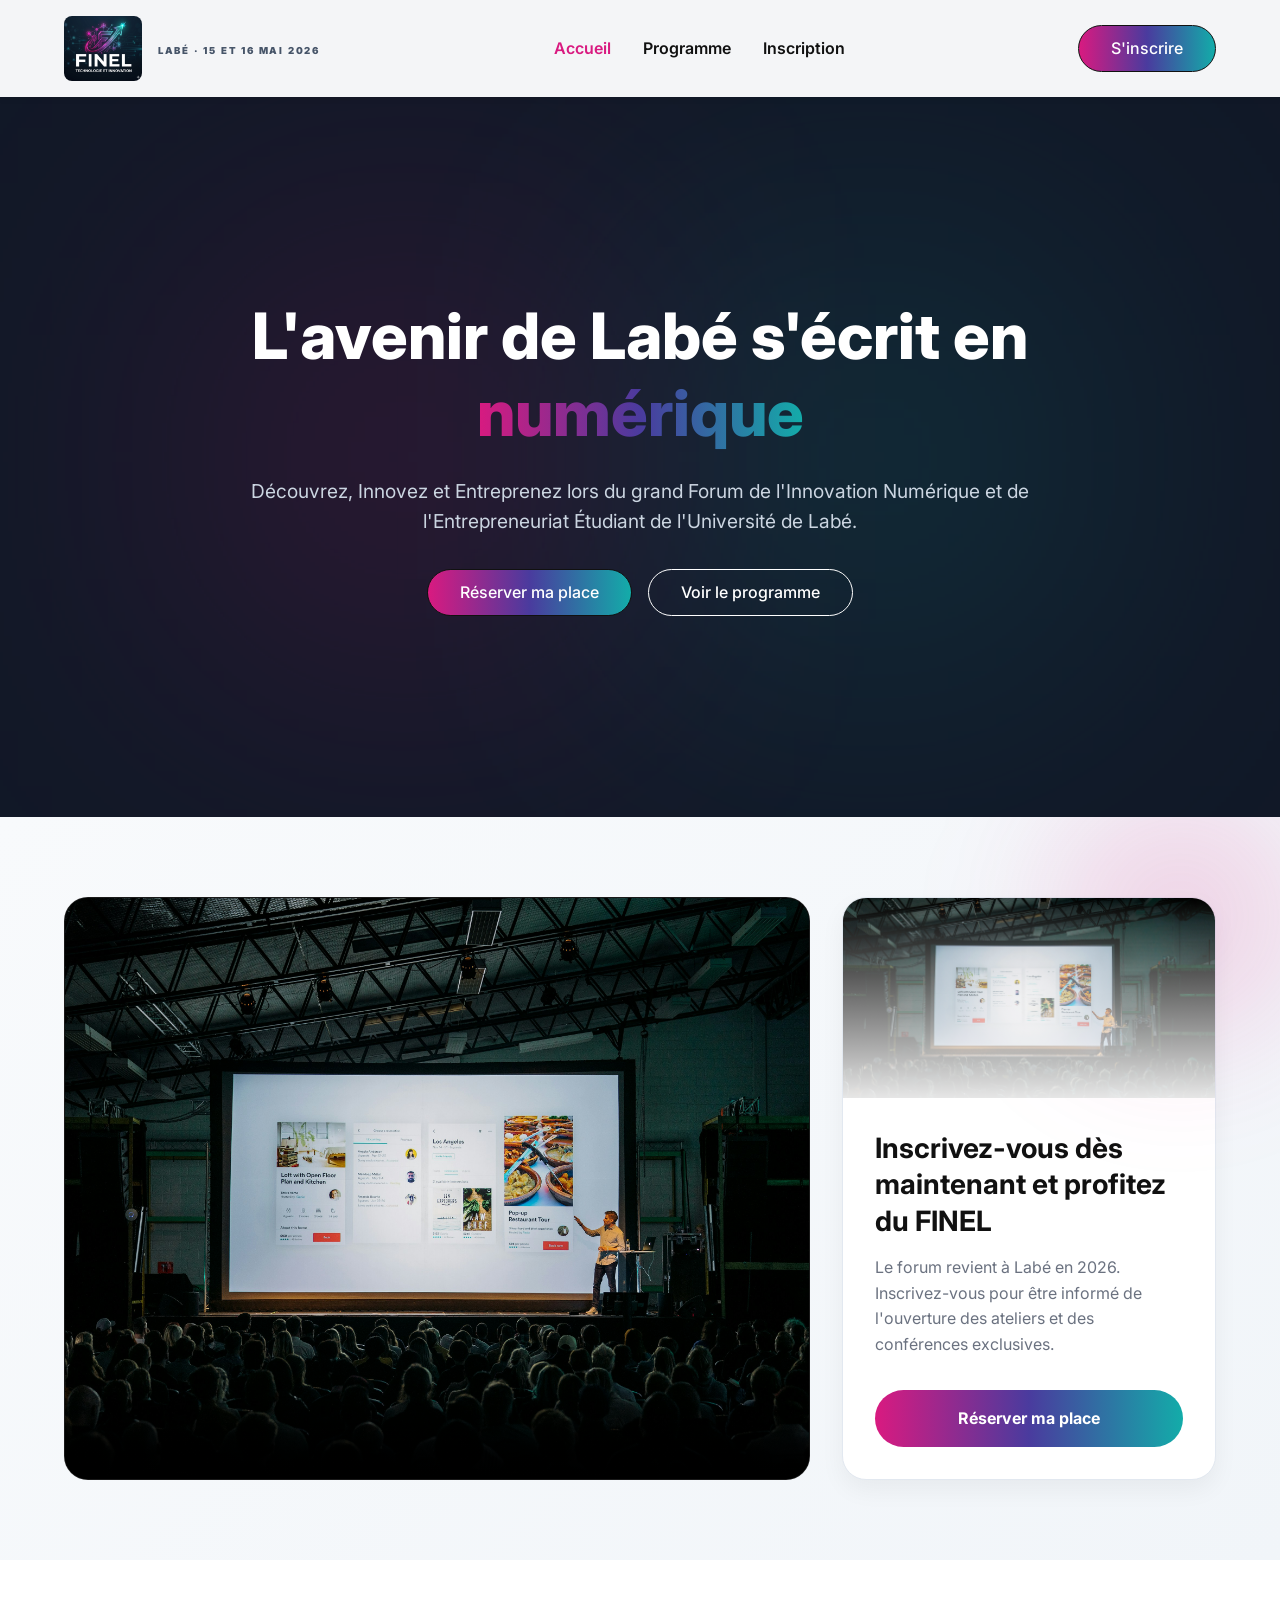
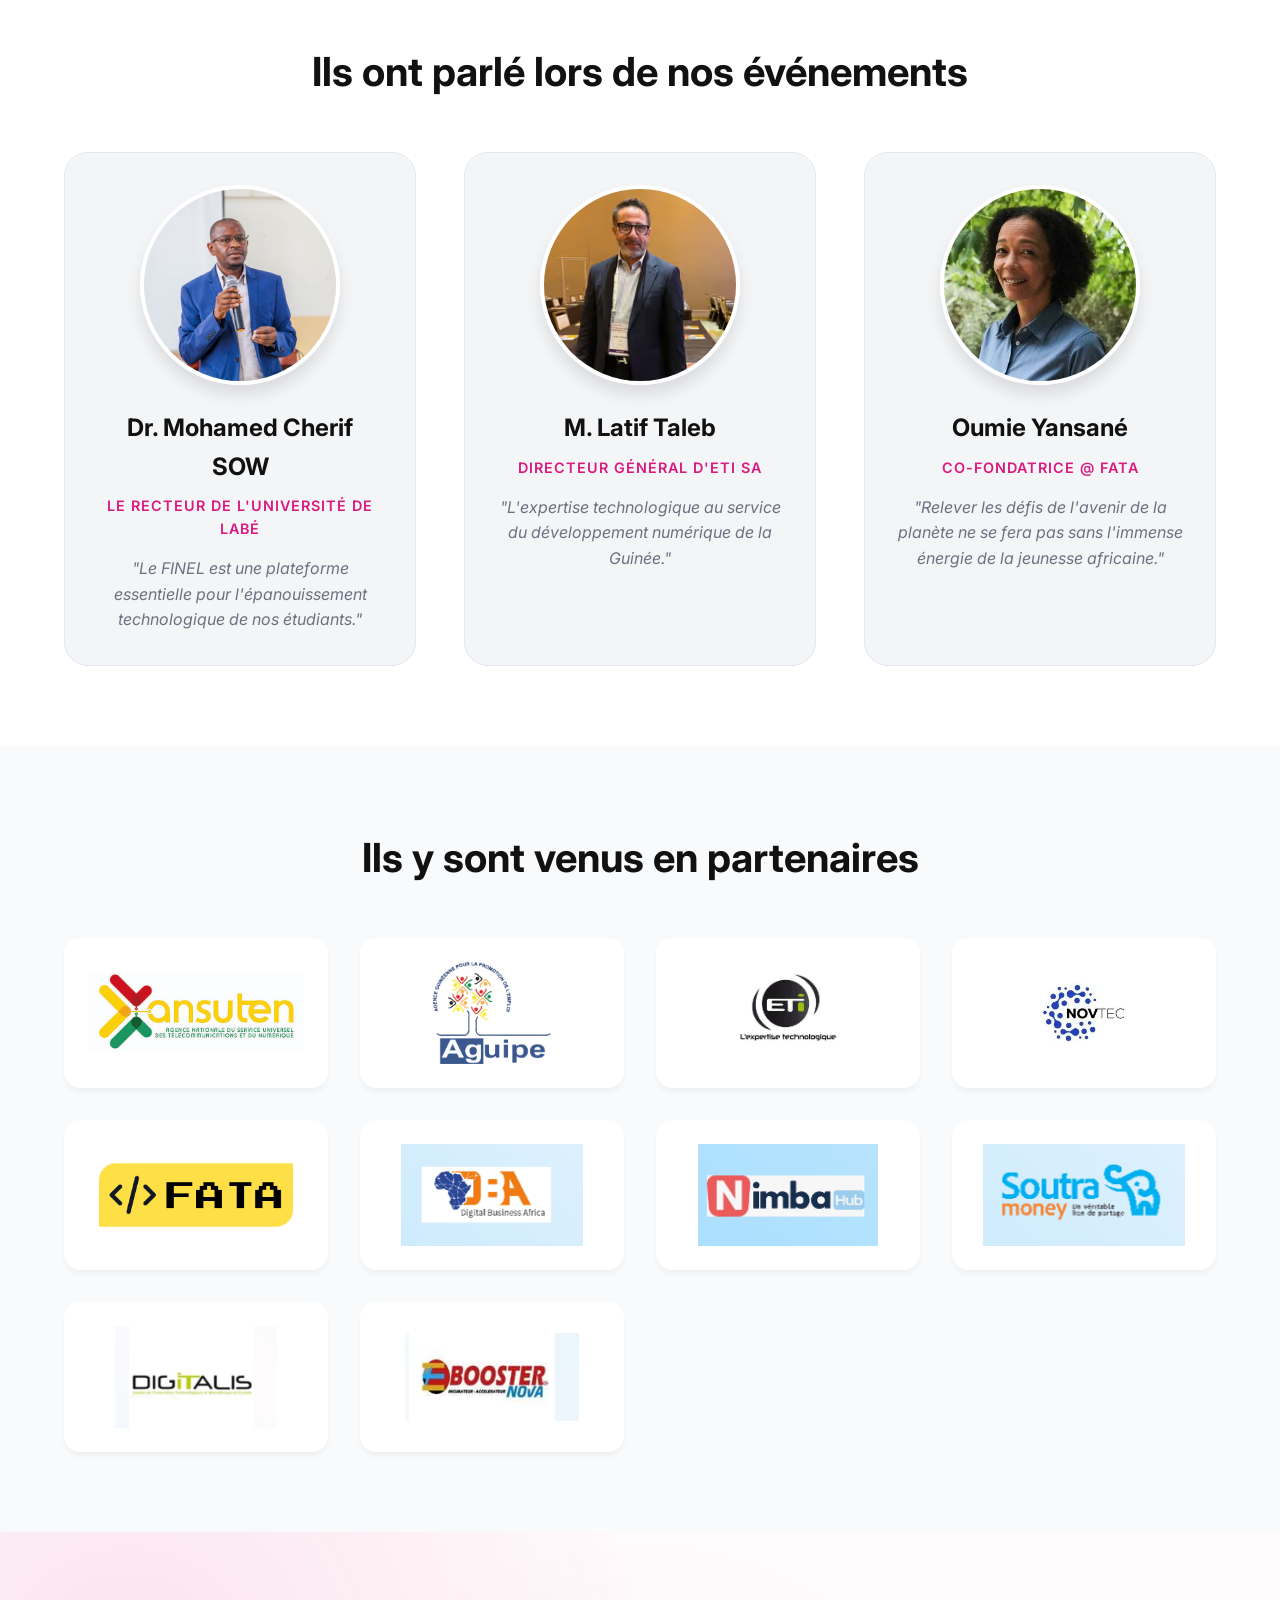
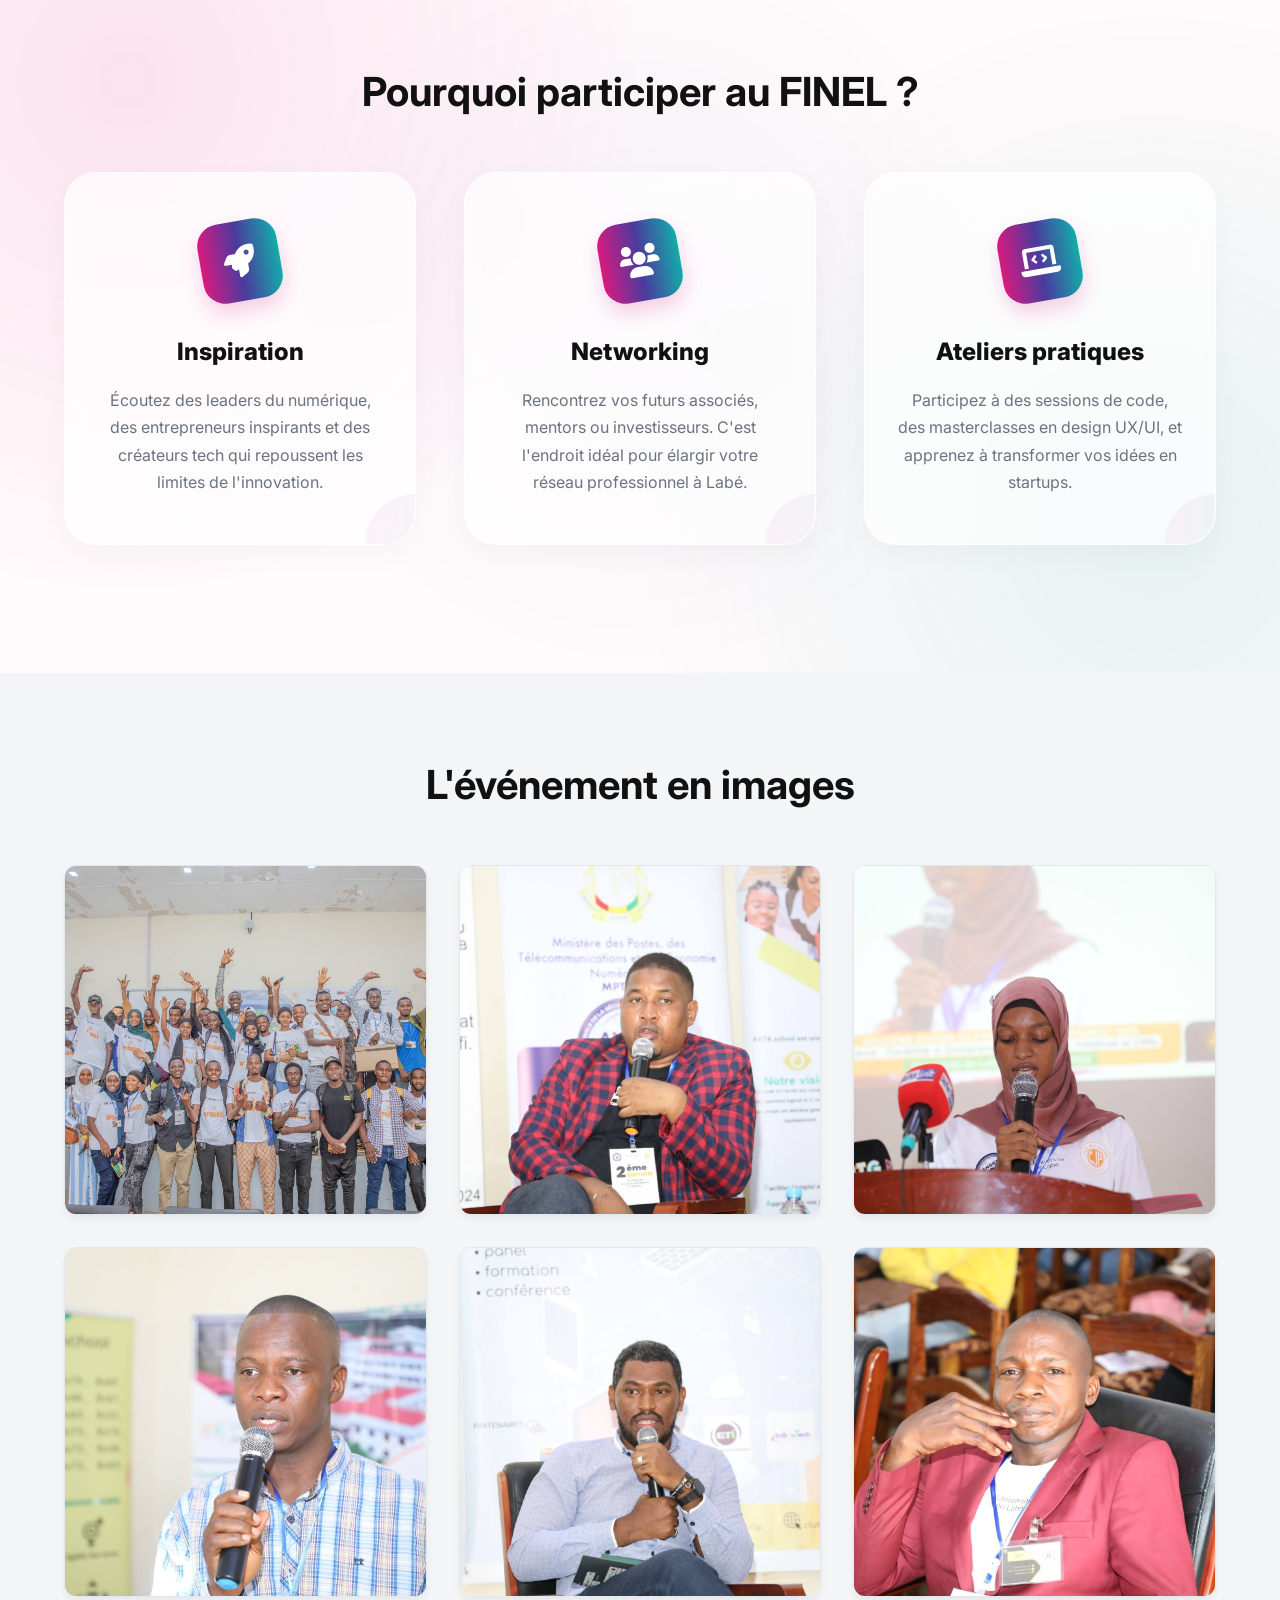
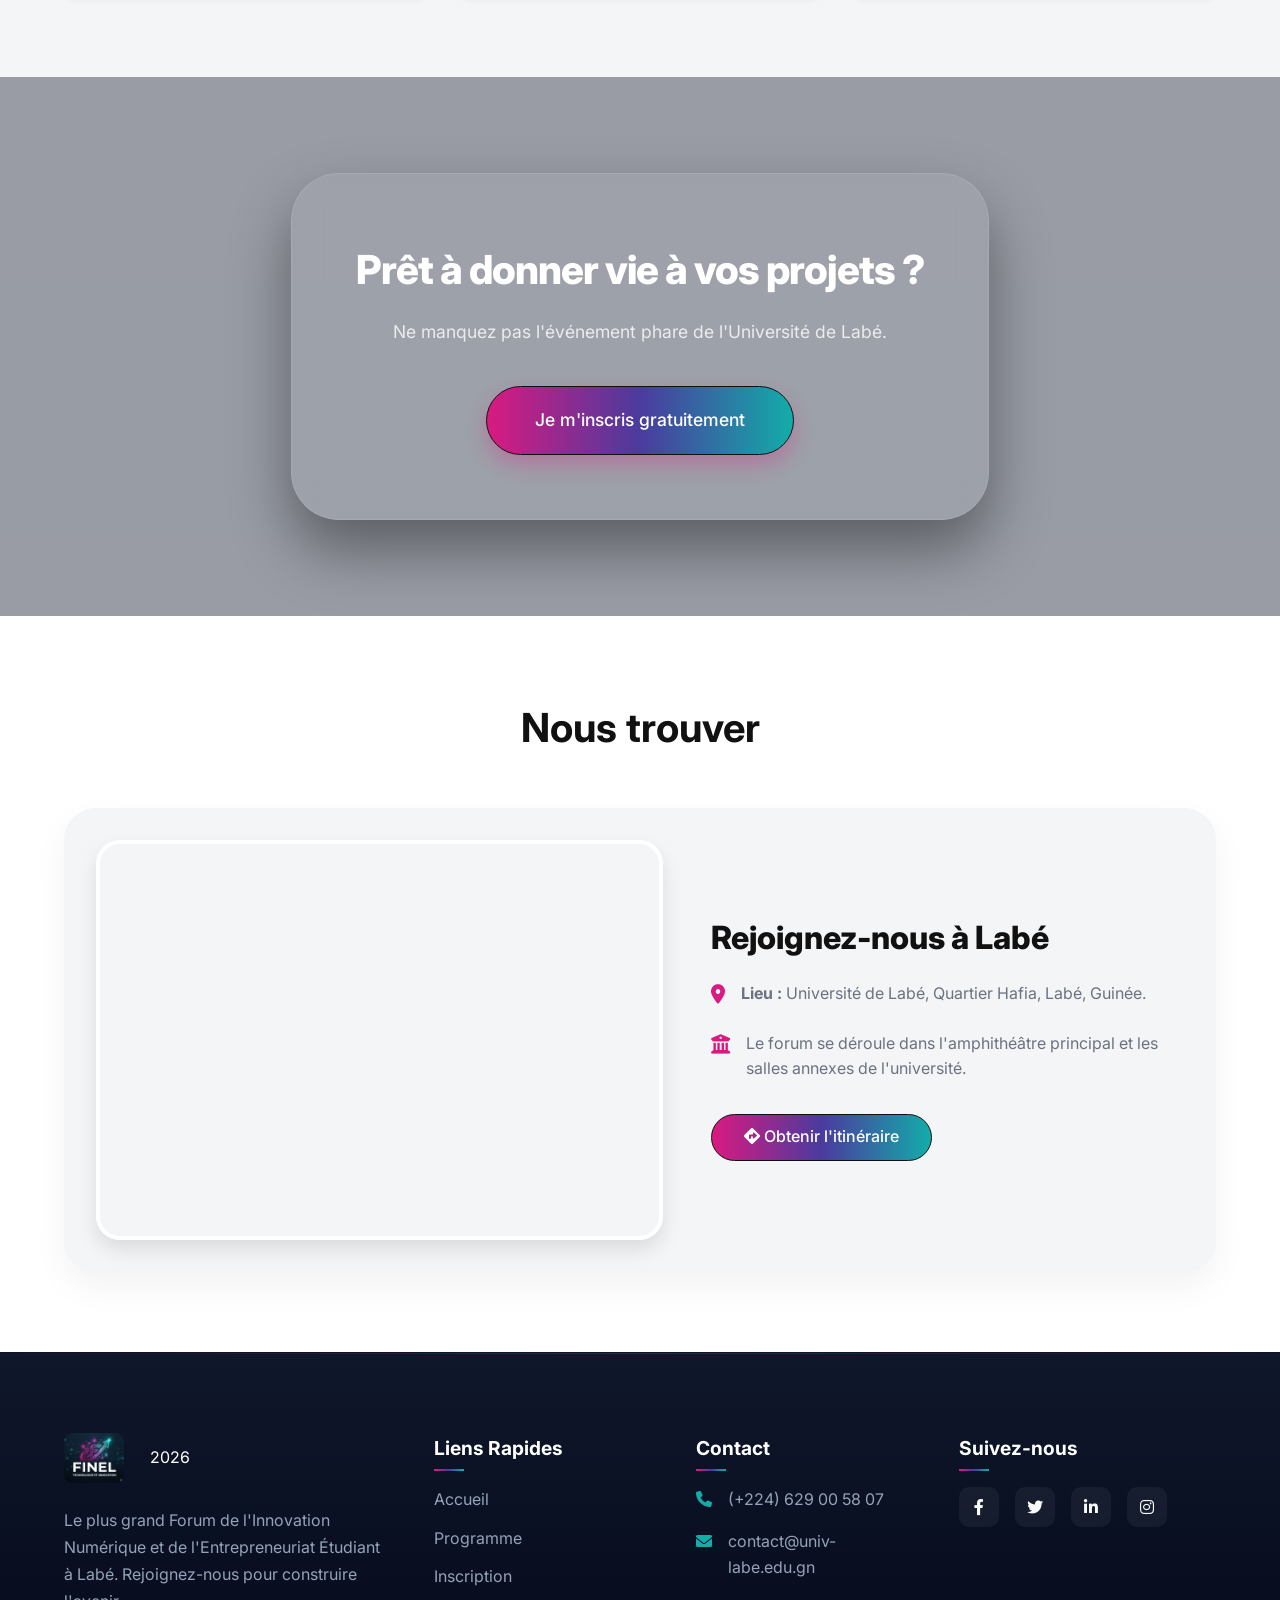
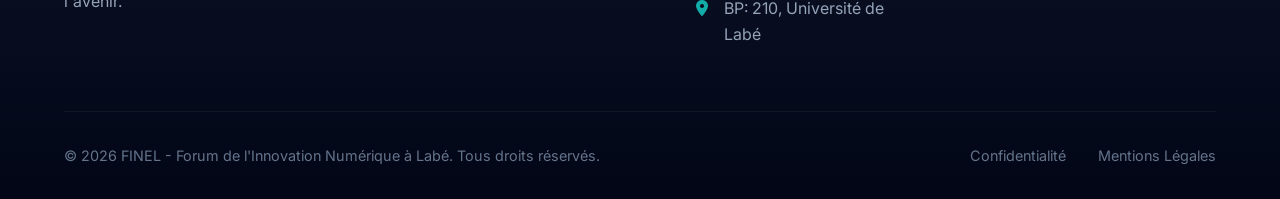
==== index.html @ d8000e67 "Ajout des pages" ====
<!DOCTYPE html>
<html lang="fr">

<head>
    <meta charset="UTF-8">
    <meta name="viewport" content="width=device-width, initial-scale=1.0">
    <title>FINEL | Forum de l'Innovation Numérique à Labé</title>
    <link href="https://fonts.googleapis.com/css2?family=Inter:wght@400;600;700;800&display=swap" rel="stylesheet">
    <link rel="stylesheet" href="https://cdnjs.cloudflare.com/ajax/libs/font-awesome/6.0.0/css/all.min.css">
    <link rel="stylesheet" href="style.css">
</head>

<body>
    <header>
        <a href="index.html" class="logo">
            <img src="images/Mon logo-FINEL.png" alt="Logo">
            <div class="logo-text">
                <div class="logo-sub">LABÉ &middot; 15 ET 16 MAI 2026</div>
            </div>
        </a>
        <nav>
            <a href="index.html" class="active">Accueil</a>
            <a href="programme.html">Programme</a>
            <a href="inscription.html">Inscription</a>
        </nav>
        <a href="inscription.html" class="btn">S'inscrire</a>
    </header>

    <section class="hero">
        <div class="hero-slider">
            <div class="slide"></div>
            <div class="slide"></div>
            <div class="slide"></div>
            <div class="slide"></div>
        </div>
        <div class="hero-content">
            <h1>L'avenir de Labé s'écrit en <span>numérique</span></h1>
            <p>Découvrez, Innovez et Entreprenez lors du grand Forum de l'Innovation Numérique et de l'Entrepreneuriat
                Étudiant de l'Université de Labé.</p>
            <div class="hero-btns">
                <a href="inscription.html" class="btn">Réserver ma place</a>
                <a href="programme.html" class="btn btn-outline">Voir le programme</a>
            </div>
        </div>
    </section>

    <section class="video-info-section">
        <div class="video-container">
            <video autoplay muted loop controls poster="images/teemu-paananen-bzdhc5b3Bxs-unsplash.jpg" style="width: 100%; height: 100%; object-fit: cover;">
                <source src="images/Accueil - Université de Labé.mp4" type="video/mp4">
                Votre navigateur ne supporte pas la lecture de vidéos.
            </video>
        </div>
        <div class="info-card">
            <div class="info-card-image">
                <img src="images/teemu-paananen-bzdhc5b3Bxs-unsplash.jpg" alt="Networking">
            </div>
            <div class="info-card-content">
                <h3>Inscrivez-vous dès maintenant et profitez du FINEL</h3>
                <p>Le forum revient à Labé en 2026. Inscrivez-vous pour être informé de l'ouverture des ateliers et des conférences exclusives.</p>
                <a href="inscription.html" class="btn-gradient-card">Réserver ma place</a>
            </div>
        </div>
    </section>

    <section class="speakers-section">
        <h2 class="section-title">Ils ont parlé lors de nos événements</h2>
        <div class="speakers-grid">
            <div class="speaker-card">
                <div class="speaker-image">
                    <img src="images/recteur.jpg" alt="Dr. Mohamed Cherif SOW">
                </div>
                <div class="speaker-info">
                    <h3>Dr. Mohamed Cherif SOW</h3>
                    <p class="speaker-role">Le recteur de l'Université de Labé</p>
                    <p class="speaker-quote">"Le FINEL est une plateforme essentielle pour l'épanouissement technologique de nos étudiants."</p>
                </div>
            </div>
            <div class="speaker-card">
                <div class="speaker-image">
                    <img src="images/M. Latif Taleb.jpg" alt="M. Latif Taleb">
                </div>
                <div class="speaker-info">
                    <h3>M. Latif Taleb</h3>
                    <p class="speaker-role">Directeur Général d'ETI SA</p>
                    <p class="speaker-quote">"L'expertise technologique au service du développement numérique de la Guinée."</p>
                </div>
            </div>
            <div class="speaker-card">
                <div class="speaker-image">
                    <img src="images/Fata.jpg" alt="Oumie Yansané">
                </div>
                <div class="speaker-info">
                    <h3>Oumie Yansané</h3>
                    <p class="speaker-role">Co-fondatrice @ FATA</p>
                    <p class="speaker-quote">"Relever les défis de l'avenir de la planète ne se fera pas sans l'immense énergie de la jeunesse africaine."</p>
                </div>
            </div>
        </div>
    </section>
 
    <section class="partners-section">
        <h2 class="section-title">Ils y sont venus en partenaires</h2>
        <div class="partners-grid">
            <div class="partner-card">
                <img src="images/logo-ansuten.jpg" alt="ANSUTEN">
            </div>
            <div class="partner-card">
                <img src="images/logo-aguipe.png" alt="AGUIPE">
            </div>
            <div class="partner-card">
                <img src="images/logo-eti.jpg" alt="ETI SA">
            </div>
            <div class="partner-card">
                <img src="images/logo-novtec.jpg" alt="NovTec">
            </div>
            <div class="partner-card">
                <img src="images/logo-fata.jpg" alt="FATA">
            </div>
            <div class="partner-card">
                <img src="images/logo-africa.png" alt="Africa">
            </div>
            <div class="partner-card">
                <img src="images/logo-nimba.png" alt="Nimba Hub">
            </div>
            <div class="partner-card">
                <img src="images/logo-soutra.png" alt="Soutra Money">
            </div>
            <div class="partner-card">
                <img src="images/logo-digitalis.png" alt="Digitalis">
            </div>
            <div class="partner-card">
                <img src="images/logo-booster.png" alt="Booster Nova">
            </div>
        </div>
    </section>

    <section class="reasons-section">
        <h2 class="section-title">Pourquoi participer au FINEL ?</h2>
        <div class="cards-grid">
            <div class="feature-card">
                <div class="feature-icon-wrapper">
                    <i class="fas fa-rocket"></i>
                </div>
                <h3>Inspiration</h3>
                <p>Écoutez des leaders du numérique, des entrepreneurs inspirants et des créateurs tech qui repoussent les limites de l'innovation.</p>
            </div>
            <div class="feature-card">
                <div class="feature-icon-wrapper">
                    <i class="fas fa-users"></i>
                </div>
                <h3>Networking</h3>
                <p>Rencontrez vos futurs associés, mentors ou investisseurs. C'est l'endroit idéal pour élargir votre réseau professionnel à Labé.</p>
            </div>
            <div class="feature-card">
                <div class="feature-icon-wrapper">
                    <i class="fas fa-laptop-code"></i>
                </div>
                <h3>Ateliers pratiques</h3>
                <p>Participez à des sessions de code, des masterclasses en design UX/UI, et apprenez à transformer vos idées en startups.</p>
            </div>
        </div>
    </section>

    <section>
        <h2 class="section-title">L'événement en images</h2>
        <div class="gallery-grid">
            <img src="images/eve2.jpg" alt="Ambiance de l'événement" class="gallery-item">
            <img src="images/eve3.jpg" alt="Atelier de travail" class="gallery-item">
            <img src="images/eve4.jpg" alt="Intervenants" class="gallery-item">
            <img src="images/eve5.jpg" alt="Networking étudiants" class="gallery-item">
            <img src="images/eve6.jpg" alt="Conférence tech" class="gallery-item">
            <img src="images/eve7.jpg" alt="Innovation numérique" class="gallery-item">
        </div>
    </section>

    <section class="cta-section">
        <div class="cta-slider">
            <div class="cta-slide" style="background-image: url('images/eve2.jpg');"></div>
            <div class="cta-slide" style="background-image: url('images/eve3.jpg');"></div>
            <div class="cta-slide" style="background-image: url('images/eve4.jpg');"></div>
            <div class="cta-slide" style="background-image: url('images/eve5.jpg');"></div>
        </div>
        <div class="cta-content">
            <h2>Prêt à donner vie à vos projets ?</h2>
            <p>Ne manquez pas l'événement phare de l'Université de Labé.</p>
            <a href="inscription.html" class="btn">Je m'inscris gratuitement</a>
        </div>
    </section>

    <section class="map-section">
        <div class="footer-container">
            <h2 class="section-title">Nous trouver</h2>
            <div class="map-wrapper">
                <div class="map-container">
                    <iframe 
                        src="https://www.google.com/maps/embed?pb=!1m18!1m12!1m3!1d3923.411136123456!2d-12.2905!3d11.3214!2m3!1f0!2f0!3f0!3m2!1i1024!2i768!4f13.1!3m3!1m2!1s0x10373f123456789%3A0x1234567890abcdef!2sUniversit%C3%A9%20de%20Lab%C3%A9!5e0!3m2!1sfr!2sgn!4v1651234567890!5m2!1sfr!2sgn" 
                        allowfullscreen="" 
                        loading="lazy">
                    </iframe>
                </div>
                <div class="map-info-content">
                    <h3>Rejoignez-nous à Labé</h3>
                    <div class="location-details">
                        <div class="detail-item">
                            <i class="fas fa-map-marker-alt"></i>
                            <p><strong>Lieu :</strong> Université de Labé, Quartier Hafia, Labé, Guinée.</p>
                        </div>
                        <div class="detail-item">
                            <i class="fas fa-university"></i>
                            <p>Le forum se déroule dans l'amphithéâtre principal et les salles annexes de l'université.</p>
                        </div>
                    </div>
                    <a href="https://goo.gl/maps/QW7Z5X1Y2Z3" target="_blank" class="btn">
                        <i class="fas fa-directions"></i> Obtenir l'itinéraire
                    </a>
                </div>
            </div>
        </div>
    </section>

    <footer class="footer">
        <div class="footer-container">
            <div class="footer-grid">
                <div class="footer-col footer-about">
                    <a href="index.html" class="logo" style="color: white; margin-bottom: 1.5rem;">
                        <img src="images/Mon logo-FINEL.png" alt="Logo" style="height: 50px; margin-right: 10px; border-radius: 8px;">
                        <span>2026</span>
                    </a>
                    <p>Le plus grand Forum de l'Innovation Numérique et de l'Entrepreneuriat Étudiant à Labé. Rejoignez-nous pour construire l'avenir.</p>
                </div>
                <div class="footer-col footer-links">
                    <h4>Liens Rapides</h4>
                    <ul>
                        <li><a href="index.html">Accueil</a></li>
                        <li><a href="programme.html">Programme</a></li>
                        <li><a href="inscription.html">Inscription</a></li>
                    </ul>
                </div>
                <div class="footer-col footer-contact">
                    <h4>Contact</h4>
                    <div class="footer-contact-info">
                        <div class="footer-contact-item">
                            <i class="fas fa-phone"></i>
                            <span>(+224) 629 00 58 07</span>
                        </div>
                        <div class="footer-contact-item">
                            <i class="fas fa-envelope"></i>
                            <span>contact@univ-labe.edu.gn</span>
                        </div>
                        <div class="footer-contact-item">
                            <i class="fas fa-map-marker-alt"></i>
                            <span>BP: 210, Université de Labé</span>
                        </div>
                    </div>
                </div>
                <div class="footer-col footer-social">
                    <h4>Suivez-nous</h4>
                    <div class="footer-social-links">
                        <a href="#"><i class="fab fa-facebook-f"></i></a>
                        <a href="#"><i class="fab fa-twitter"></i></a>
                        <a href="#"><i class="fab fa-linkedin-in"></i></a>
                        <a href="#"><i class="fab fa-instagram"></i></a>
                    </div>
                </div>
            </div>
            <div class="footer-bottom">
                <p>&copy; 2026 FINEL - Forum de l'Innovation Numérique à Labé. Tous droits réservés.</p>
                <div class="footer-bottom-links">
                    <a href="#">Confidentialité</a>
                    <a href="#">Mentions Légales</a>
                </div>
            </div>
        </div>
    </footer>
</body>

</html>
---- style.css ----
/* Design System */
:root {
  --primary: #4A3B9E; /* Deep Purple */
  --secondary: #D91A80; /* Magenta */
  --accent: #13ACA9; /* Cyan */
  --btn-grad: linear-gradient(90deg, #D91A80 0%, #4A3B9E 50%, #13ACA9 100%);
  --bg-light: #F4F5F7; /* Light Gray from image */
  --bg-dark: #111827;
  --text-main: #111111;
  --text-light: #6b7280;
  --white: #ffffff;
}

* { margin: 0; padding: 0; box-sizing: border-box; }
body { font-family: 'Inter', system-ui, -apple-system, sans-serif; background-color: var(--bg-light); color: var(--text-main); line-height: 1.6; }
a { text-decoration: none; color: inherit; }
ul { list-style: none; }

/* Navigation */
header { background: rgba(244, 245, 247, 0.95); backdrop-filter: blur(10px); position: sticky; top: 0; z-index: 100; box-shadow: 0 4px 6px -1px rgba(0,0,0,0.05); padding: 1rem 5%; display: flex; justify-content: space-between; align-items: center; }
.logo { 
  display: flex; 
  align-items: center; 
  gap: 1rem; 
}

.logo img {
  height: 65px;
  border-radius: 8px;
}

.logo-text {
  display: flex;
  flex-direction: column;
  line-height: 1;
}

.logo-main {
  font-size: 2.2rem;
  font-weight: 800;
  color: var(--text-main);
  letter-spacing: -1px;
}

/* Programme Hero Slider */
.programme-hero {
  position: relative;
  height: 50vh;
  display: flex;
  align-items: center;
  justify-content: center;
  color: white;
  overflow: hidden;
  text-align: center;
}

.programme-hero .hero-slider {
  position: absolute;
  top: 0; left: 0; width: 100%; height: 100%;
  z-index: 0;
}

.programme-hero .hero-content {
  position: relative;
  z-index: 2;
  padding: 0 5%;
}

.programme-hero::after {
  content: '';
  position: absolute;
  top: 0; left: 0; width: 100%; height: 100%;
  background: rgba(15, 23, 42, 0.4);
  z-index: 1;
}

.logo-sub {
  font-size: 0.6rem;
  font-weight: 900;
  color: #475569;
  letter-spacing: 1.8px;
  text-transform: uppercase;
  margin-top: 4px;
}

/* Hide the separate date if it's still in the HTML, we'll merge it */
.header-date { display: none; }

nav { display: flex; gap: 2rem; }
nav a { font-weight: 600; color: var(--text-main); transition: color 0.3s; }
nav a:hover, nav a.active { color: var(--secondary); }

/* The specific Button requested by User */
.btn { 
  display: inline-block; 
  padding: 0.6rem 2rem; 
  background: var(--btn-grad); 
  color: var(--white); 
  font-weight: 500; 
  font-size: 1rem;
  border-radius: 50px; 
  border: 1.5px solid #111; 
  transition: transform 0.2s, box-shadow 0.2s, opacity 0.3s; 
  cursor: pointer; 
}
.btn:hover { 
  transform: translateY(-2px); 
  box-shadow: 0 4px 10px rgba(0,0,0,0.15); 
  opacity: 0.9;
  color: var(--white) !important;
}

.btn-outline { 
  background: transparent; 
  border: 1.5px solid var(--white); 
  color: var(--white); 
  font-weight: 500;
  border-radius: 50px;
}
.btn-outline:hover { 
  background: var(--white); 
  color: #111 !important; 
}

/* Hero Section & Background Slider */
.hero { background: var(--bg-dark); position: relative; overflow: hidden; min-height: 80vh; display: flex; align-items: center; justify-content: center; text-align: center; color: var(--white); padding: 2rem; }
.hero-slider { position: absolute; top: 0; left: 0; width: 100%; height: 100%; z-index: 0; }
.hero-slider .slide { position: absolute; top: 0; left: 0; width: 100%; height: 100%; background-size: cover; background-position: center; opacity: 0; animation: fade 20s infinite; }
.hero-slider .slide:nth-child(1) { background-image: url('images/innovation-technology-be-creative-futuristic-concept.jpg'); animation-delay: 0s; }
.hero-slider .slide:nth-child(2) { background-image: url('images/man-touching-virtual-screen-futuristic-technology-digital-remix.jpg'); animation-delay: 5s; }
.hero-slider .slide:nth-child(3) { background-image: url('images/edwin-andrade-4V1dC_eoCwg-unsplash.jpg'); animation-delay: 10s; }
.hero-slider .slide:nth-child(4) { background-image: url('images/pexels-freestockpro-9275222.jpg'); animation-delay: 15s; }

@keyframes fade {
  0% { opacity: 0; transform: scale(1.05); }
  10%, 25% { opacity: 0.9; transform: scale(1); }
  35% { opacity: 0; transform: scale(1.05); }
  100% { opacity: 0; }
}

.hero::before { content: ""; position: absolute; height: 300px; width: 300px; background: var(--secondary); filter: blur(150px); top: 50%; left: 20%; transform: translateY(-50%); opacity: 0.3; z-index: 1; pointer-events: none;}
.hero::after { content: ""; position: absolute; height: 300px; width: 300px; background: var(--accent); filter: blur(150px); top: 50%; right: 20%; transform: translateY(-50%); opacity: 0.3; z-index: 1; pointer-events: none;}
.hero-content { position: relative; z-index: 2; max-width: 800px; }
.hero h1 { font-size: 4rem; font-weight: 800; line-height: 1.2; margin-bottom: 1.5rem; }
.hero h1 span { background: var(--btn-grad); -webkit-background-clip: text; -webkit-text-fill-color: transparent; }
.hero p { font-size: 1.2rem; color: #cbd5e1; margin-bottom: 2rem; }
.hero-btns { display: flex; gap: 1rem; justify-content: center; }

/* Sections */
section { padding: 5rem 5%; }
.section-title { text-align: center; font-size: 2.5rem; color: var(--text-main); margin-bottom: 3rem; font-weight: 700; }

/* Features / Cards */
.grid { display: grid; grid-template-columns: repeat(auto-fit, minmax(300px, 1fr)); gap: 2rem; }
.card { background: var(--white); padding: 2rem; border-radius: 1rem; box-shadow: 0 10px 15px -3px rgba(0,0,0,0.05); transition: transform 0.3s, box-shadow 0.3s; text-align: center; border: 1.5px solid transparent; }
.card:hover { transform: translateY(-10px); box-shadow: 0 20px 25px -5px rgba(0,0,0,0.1); border-color: var(--primary); }
.card-icon { height: 60px; width: 60px; background: var(--btn-grad); color: var(--white); border-radius: 50%; display: flex; align-items: center; justify-content: center; font-size: 1.5rem; margin: 0 auto 1.5rem; }
.card h3 { font-size: 1.25rem; color: var(--text-main); margin-bottom: 1rem; }
.card p { color: var(--text-light); }

/* Schedule */
.timeline { max-width: 800px; margin: 0 auto; position: relative; padding-left: 2rem; border-left: 3px solid #e2e8f0; }
.timeline-item { position: relative; margin-bottom: 3rem; }
.timeline-item::before { content: ""; position: absolute; left: -2.45rem; top: 0; height: 1.5rem; width: 1.5rem; background: var(--btn-grad); border: 2.5px solid var(--text-main); border-radius: 50%; }
.timeline-time { font-weight: 700; background: var(--btn-grad); -webkit-background-clip: text; -webkit-text-fill-color: transparent; margin-bottom: 0.5rem; }
.timeline-content { background: var(--white); padding: 1.5rem; border-radius: 0.5rem; box-shadow: 0 4px 6px rgba(0,0,0,0.05); border: 1px solid #e2e8f0; }
.timeline-content h4 { color: var(--text-main); font-size: 1.2rem; }

/* Form */
.form-container { max-width: 600px; margin: 0 auto; background: var(--white); padding: 3rem; border-radius: 1rem; box-shadow: 0 10px 15px rgba(0,0,0,0.05); border: 1px solid #e2e8f0; }
.form-group { margin-bottom: 1.5rem; }
.form-group label { display: block; margin-bottom: 0.5rem; font-weight: 600; color: var(--text-main); }
.form-group input, .form-group select, .form-group textarea { width: 100%; padding: 0.75rem 1rem; border: 1px solid #cbd5e1; border-radius: 0.5rem; font-family: inherit; font-size: 1rem; transition: border-color 0.3s; }
.form-group input:focus, .form-group select:focus, .form-group textarea:focus { outline: none; border-color: var(--primary); box-shadow: 0 0 0 3px rgba(74, 59, 158, 0.1); }
.form-submit { width: 100%; font-size: 1.1rem; padding: 1rem; cursor: pointer; }

/* Gallery Section */
.gallery-grid {
  display: grid;
  grid-template-columns: repeat(auto-fit, minmax(350px, 1fr));
  gap: 2rem;
}
.gallery-item {
  width: 100%;
  height: 350px;
  object-fit: cover;
  border-radius: 12px;
  transition: transform 0.3s, box-shadow 0.3s;
  box-shadow: 0 4px 6px rgba(0,0,0,0.05);
  border: 1px solid #e2e8f0;
}
.gallery-item:hover {
  transform: scale(1.03);
  box-shadow: 0 15px 30px rgba(0,0,0,0.1);
  z-index: 2;
  position: relative;
}

/* Speakers Section */
.speakers-section {
  background: var(--white);
  padding: 5rem 5%;
}

.speakers-grid {
  display: grid;
  grid-template-columns: repeat(auto-fit, minmax(300px, 1fr));
  gap: 3rem;
  max-width: 1200px;
  margin: 0 auto;
}

.speaker-card {
  text-align: center;
  padding: 2rem;
  border-radius: 1.5rem;
  background: var(--bg-light);
  transition: transform 0.3s;
  border: 1px solid #e2e8f0;
}

.speaker-card:hover {
  transform: translateY(-10px);
  box-shadow: 0 20px 25px -5px rgba(0, 0, 0, 0.1);
}

.speaker-image {
  width: 200px;
  height: 200px;
  margin: 0 auto 1.5rem;
  border-radius: 50%;
  overflow: hidden;
  border: 4px solid var(--white);
  box-shadow: 0 10px 15px rgba(0, 0, 0, 0.1);
}

.speaker-image img {
  width: 100%;
  height: 100%;
  object-fit: cover;
}

.speaker-info h3 {
  font-size: 1.5rem;
  color: var(--text-main);
  margin-bottom: 0.5rem;
}

.speaker-role {
  color: var(--secondary);
  font-weight: 600;
  font-size: 0.9rem;
  margin-bottom: 1rem;
  text-transform: uppercase;
  letter-spacing: 1px;
}

.speaker-quote {
  font-style: italic;
  color: var(--text-light);
  line-height: 1.6;
}

/* Partners Section */
.partners-section {
  background: #f8fafc;
  padding: 5rem 5%;
}

.partners-grid {
  display: grid;
  grid-template-columns: repeat(auto-fit, minmax(220px, 1fr));
  gap: 2rem;
  max-width: 1200px;
  margin: 0 auto;
  align-items: center;
}

.partner-card {
  background: var(--white);
  padding: 1.5rem;
  border-radius: 1rem;
  display: flex;
  align-items: center;
  justify-content: center;
  height: 150px;
  box-shadow: 0 4px 6px -1px rgba(0, 0, 0, 0.05);
  transition: all 0.3s ease;
}

.partner-card:hover {
  transform: translateY(-5px);
  box-shadow: 0 10px 15px -3px rgba(0, 0, 0, 0.1);
}

.partner-card img {
  max-width: 100%;
  max-height: 100%;
  object-fit: contain;
}

/* Video & Info Section */
.video-info-section {
  display: flex;
  gap: 2rem;
  padding: 5rem 5%;
  background: linear-gradient(135deg, #f8fafc 0%, #f1f5f9 100%);
  color: var(--text-main);
  position: relative;
  overflow: hidden;
  align-items: stretch;
}

.video-info-section::before {
  content: "";
  position: absolute;
  top: -100px;
  right: -100px;
  width: 400px;
  height: 400px;
  background: radial-gradient(circle, rgba(217, 26, 128, 0.2) 0%, transparent 70%);
  filter: blur(50px);
  z-index: 0;
}

.video-container {
  flex: 2;
  background: #000;
  border-radius: 1.5rem;
  overflow: hidden;
  position: relative;
  min-height: 400px;
  border: 1px solid rgba(255, 255, 255, 0.1);
  display: flex;
  flex-direction: column;
}

.video-placeholder {
  flex: 1;
  display: flex;
  flex-direction: column;
  align-items: center;
  justify-content: center;
  color: var(--white);
  opacity: 0.6;
}

.video-placeholder i {
  font-size: 5rem;
  margin-bottom: 1rem;
}

.video-controls {
  position: absolute;
  bottom: 20px;
  right: 20px;
  display: flex;
  gap: 10px;
}

.video-controls button {
  background: rgba(0, 0, 0, 0.5);
  border: 1px solid rgba(255, 255, 255, 0.2);
  color: white;
  width: 40px;
  height: 40px;
  border-radius: 8px;
  cursor: pointer;
  display: flex;
  align-items: center;
  justify-content: center;
}

.info-card {
  flex: 1;
  background: var(--white);
  border-radius: 1.5rem;
  overflow: hidden;
  border: 1px solid #e2e8f0;
  display: flex;
  flex-direction: column;
  box-shadow: 0 10px 25px rgba(0, 0, 0, 0.05);
}

.info-card-image {
  height: 200px;
  position: relative;
}

.info-card-image img {
  width: 100%;
  height: 100%;
  object-fit: cover;
}

.info-card-image::after {
  content: "";
  position: absolute;
  top: 0;
  left: 0;
  width: 100%;
  height: 100%;
  background: linear-gradient(to bottom, transparent, rgba(255, 255, 255, 0.9));
}

.info-card-content {
  padding: 2rem;
  flex: 1;
  display: flex;
  flex-direction: column;
}

.info-card-content h3 {
  color: var(--text-main);
  font-size: 1.75rem;
  margin-bottom: 1rem;
  line-height: 1.3;
}

.info-card-content p {
  color: var(--text-light);
  margin-bottom: 2rem;
  font-size: 1rem;
}

.btn-gradient-card {
  margin-top: auto;
  display: block;
  text-align: center;
  padding: 1rem;
  background: var(--btn-grad);
  color: white;
  border-radius: 50px;
  font-weight: 700;
  transition: transform 0.3s;
}

.btn-gradient-card:hover {
  transform: scale(1.05);
}

/* CTA Section with Background Slider */
.cta-section {
  position: relative;
  padding: 6rem 5%;
  display: flex;
  align-items: center;
  justify-content: center;
  text-align: center;
  color: white;
  overflow: hidden;
}

.cta-slider {
  position: absolute;
  top: 0; left: 0; width: 100%; height: 100%;
  z-index: 0;
}

.cta-slide {
  position: absolute;
  top: 0; left: 0; width: 100%; height: 100%;
  background-size: cover;
  background-position: center;
  opacity: 0;
  animation: ctaFade 16s infinite;
}

.cta-slide:nth-child(1) { animation-delay: 0s; }
.cta-slide:nth-child(2) { animation-delay: 4s; }
.cta-slide:nth-child(3) { animation-delay: 8s; }
.cta-slide:nth-child(4) { animation-delay: 12s; }

@keyframes ctaFade {
  0% { opacity: 0; transform: scale(1.1); }
  10%, 25% { opacity: 0.8; transform: scale(1); }
  35% { opacity: 0; transform: scale(1.1); }
  100% { opacity: 0; }
}

.cta-section::before {
  content: "";
  position: absolute;
  top: 0; left: 0; width: 100%; height: 100%;
  background: rgba(15, 23, 42, 0.4);
  z-index: 1;
}

.cta-content {
  position: relative;
  z-index: 2;
  background: rgba(255, 255, 255, 0.05);
  backdrop-filter: blur(15px);
  padding: 4rem;
  border-radius: 3rem;
  border: 1px solid rgba(255, 255, 255, 0.1);
  max-width: 850px;
  box-shadow: 0 30px 60px rgba(0, 0, 0, 0.4);
}

.cta-content h2 {
  font-size: 2.5rem;
  margin-bottom: 1rem;
  font-weight: 800;
  letter-spacing: -1px;
}

.cta-content p {
  font-size: 1.1rem;
  color: rgba(255, 255, 255, 0.8);
  margin-bottom: 2.5rem;
  max-width: 500px;
  margin-left: auto;
  margin-right: auto;
}

.cta-content .btn {
  font-size: 1.1rem;
  padding: 1.2rem 3rem;
  box-shadow: 0 10px 20px rgba(217, 26, 128, 0.3);
}

/* --- MODIFIED FOOTER --- */
.footer {
  background: linear-gradient(180deg, #0f172a 0%, #020617 100%);
  color: #f8fafc;
  padding: 5rem 5% 2rem;
  font-family: 'Inter', sans-serif;
  position: relative;
  overflow: hidden;
  border-top: 1px solid rgba(255, 255, 255, 0.05);
}

.footer::before {
  content: "";
  position: absolute;
  top: 0;
  left: 0;
  width: 100%;
  height: 1px;
  background: linear-gradient(90deg, transparent, rgba(217, 26, 128, 0.3), transparent);
}

.footer-container {
  max-width: 1200px;
  margin: 0 auto;
}

.footer-grid {
  display: grid;
  grid-template-columns: 1.5fr 1fr 1fr 1.2fr;
  gap: 3rem;
  margin-bottom: 4rem;
}

.footer-col h4 {
  color: var(--white);
  font-size: 1.2rem;
  font-weight: 700;
  margin-bottom: 1.5rem;
  position: relative;
}

.footer-col h4::after {
  content: "";
  position: absolute;
  left: 0;
  bottom: -8px;
  width: 30px;
  height: 2px;
  background: var(--btn-grad);
}

.footer-about p {
  color: #94a3b8;
  line-height: 1.7;
  margin-top: 1rem;
}

.footer-links ul li {
  margin-bottom: 0.8rem;
}

.footer-links ul li a {
  color: #94a3b8;
  transition: all 0.3s ease;
  display: flex;
  align-items: center;
  gap: 8px;
}

.footer-links ul li a:hover {
  color: var(--secondary);
  padding-left: 5px;
}

.footer-contact-info {
  display: flex;
  flex-direction: column;
  gap: 1rem;
}

.footer-contact-item {
  display: flex;
  gap: 1rem;
  color: #94a3b8;
}

.footer-contact-item i {
  color: var(--accent);
  margin-top: 4px;
}

.footer-social-links {
  display: flex;
  gap: 1rem;
}

.footer-social-links a {
  width: 40px;
  height: 40px;
  background: rgba(255, 255, 255, 0.05);
  border-radius: 10px;
  display: flex;
  align-items: center;
  justify-content: center;
  color: #f8fafc;
  transition: all 0.4s cubic-bezier(0.175, 0.885, 0.32, 1.275);
}

.footer-social-links a:hover {
  background: var(--btn-grad);
  transform: translateY(-5px) rotate(8deg);
  color: white;
  box-shadow: 0 10px 20px rgba(0,0,0,0.3);
}

.footer-bottom {
  padding-top: 2rem;
  border-top: 1px solid rgba(255, 255, 255, 0.05);
  display: flex;
  justify-content: space-between;
  align-items: center;
  flex-wrap: wrap;
  gap: 1rem;
}

.footer-bottom p {
  color: #64748b;
  font-size: 0.9rem;
}

.footer-bottom-links {
  display: flex;
  gap: 2rem;
}

.footer-bottom-links a {
  color: #64748b;
  font-size: 0.9rem;
  transition: color 0.3s;
}

.footer-bottom-links a:hover {
  color: white;
}

/* Reasons Section */
.reasons-section {
  padding: 8rem 5%;
  background: 
    radial-gradient(circle at 10% 20%, rgba(217, 26, 128, 0.1) 0%, transparent 40%),
    radial-gradient(circle at 90% 80%, rgba(19, 172, 169, 0.1) 0%, transparent 40%),
    radial-gradient(circle at 50% 50%, rgba(74, 59, 158, 0.05) 0%, transparent 50%),
    #fffafb;
  position: relative;
  overflow: hidden;
}

.reasons-section::before {
  content: '';
  position: absolute;
  top: 0; left: 0; width: 100%; height: 100%;
  background: url('images/pattern.png'); /* If available, or just omit */
  opacity: 0.03;
  pointer-events: none;
}

.cards-grid {
  display: grid;
  grid-template-columns: repeat(auto-fit, minmax(300px, 1fr));
  gap: 3rem;
  max-width: 1200px;
  margin: 0 auto;
}

.feature-card {
  background: rgba(255, 255, 255, 0.7);
  backdrop-filter: blur(10px);
  padding: 3rem 2rem;
  border-radius: 2rem;
  border: 1px solid rgba(255, 255, 255, 0.8);
  box-shadow: 0 10px 30px rgba(0, 0, 0, 0.03);
  text-align: center;
  transition: all 0.4s cubic-bezier(0.175, 0.885, 0.32, 1.275);
  position: relative;
  overflow: hidden;
}

.feature-card:hover {
  transform: translateY(-15px);
  box-shadow: 0 20px 40px rgba(0, 0, 0, 0.08);
  border-color: var(--secondary);
  background: white;
}

.feature-icon-wrapper {
  width: 80px;
  height: 80px;
  background: var(--btn-grad);
  border-radius: 22px;
  display: flex;
  align-items: center;
  justify-content: center;
  margin: 0 auto 2rem;
  color: white;
  font-size: 2rem;
  transform: rotate(-10deg);
  transition: transform 0.4s;
  box-shadow: 0 10px 20px rgba(217, 26, 128, 0.2);
}

.feature-card:hover .feature-icon-wrapper {
  transform: rotate(0deg) scale(1.1);
}

.feature-card h3 {
  font-size: 1.5rem;
  margin-bottom: 1rem;
  color: var(--text-main);
  font-weight: 800;
}

.feature-card p {
  color: var(--text-light);
  line-height: 1.7;
  font-size: 1rem;
}

.feature-card::after {
  content: '';
  position: absolute;
  bottom: -50px;
  right: -50px;
  width: 100px;
  height: 100px;
  background: var(--btn-grad);
  opacity: 0.05;
  border-radius: 50%;
  transition: all 0.4s;
}

.feature-card:hover::after {
  transform: scale(2);
  opacity: 0.1;
}

/* Map Section */
.map-section {
  padding: 5rem 5%;
  background-color: var(--white);
}

.map-wrapper {
  display: grid;
  grid-template-columns: 1.2fr 1fr;
  gap: 3rem;
  align-items: center;
  max-width: 1200px;
  margin: 0 auto;
  background: var(--bg-light);
  padding: 2rem;
  border-radius: 2rem;
  box-shadow: 0 15px 35px rgba(0, 0, 0, 0.05);
}

.map-container {
  height: 400px;
  border-radius: 1.5rem;
  overflow: hidden;
  box-shadow: 0 10px 20px rgba(0, 0, 0, 0.1);
  border: 4px solid var(--white);
}

.map-container iframe {
  width: 100%;
  height: 100%;
  border: 0;
  filter: grayscale(0.2);
  transition: filter 0.5s;
}

.map-container:hover iframe {
  filter: grayscale(0);
}

.map-info-content h3 {
  font-size: 2rem;
  font-weight: 800;
  color: var(--text-main);
  margin-bottom: 1.5rem;
  line-height: 1.2;
}

.location-details {
  display: flex;
  flex-direction: column;
  gap: 1.5rem;
  margin-bottom: 2rem;
}

.detail-item {
  display: flex;
  gap: 1rem;
  align-items: flex-start;
}

.detail-item i {
  color: var(--secondary);
  font-size: 1.2rem;
  margin-top: 0.2rem;
}

.detail-item p {
  color: var(--text-light);
  line-height: 1.6;
}

.location-btn {
  display: inline-flex;
  align-items: center;
  gap: 0.5rem;
  color: var(--primary);
  font-weight: 700;
  text-decoration: none;
}

/* Custom Toast Notification */
.toast-notification {
  position: fixed;
  top: 50%;
  left: 50%;
  transform: translate(-50%, -50%) scale(0.5);
  background: rgba(15, 23, 42, 0.98);
  backdrop-filter: blur(15px);
  color: white;
  padding: 3rem;
  border-radius: 2rem;
  box-shadow: 0 40px 100px rgba(0, 0, 0, 0.5);
  z-index: 9999;
  display: flex;
  flex-direction: column;
  align-items: center;
  gap: 1.2rem;
  transition: all 0.5s cubic-bezier(0.175, 0.885, 0.32, 1.275);
  text-align: center;
  border: 1px solid rgba(255, 255, 255, 0.1);
  width: 90%;
  max-width: 450px;
  opacity: 0;
  pointer-events: none;
}

.toast-notification.active {
  transform: translate(-50%, -50%) scale(1);
  opacity: 1;
  pointer-events: auto;
}

.toast-notification h4 {
  margin: 0;
  color: #13ACA9; /* Cyan */
  font-size: 1.2rem;
  font-weight: 800;
}

.toast-notification p {
  margin: 0;
  font-size: 1rem;
  line-height: 1.5;
}

.toast-btn {
  background: var(--btn-grad);
  border: none;
  color: white;
  padding: 0.6rem 2rem;
  border-radius: 50px;
  font-weight: 700;
  cursor: pointer;
  margin-top: 0.8rem;
  transition: transform 0.3s;
}

.toast-btn:hover {
  transform: scale(1.05);
}

/* Certificate Styles */
.certificate-modal {
  position: fixed;
  top: 0; left: 0; width: 100%; height: 100%;
  background: rgba(15, 23, 42, 0.95);
  backdrop-filter: blur(15px);
  z-index: 10000;
  display: flex;
  flex-direction: column;
  align-items: center;
  justify-content: center;
  opacity: 0;
  pointer-events: none;
  transition: opacity 0.5s;
  padding: 2rem;
}

.certificate-modal.active {
  opacity: 1;
  pointer-events: auto;
}

/* Participant Badge Styles */
.badge-format {
  background: #0f172a;
  width: 400px;
  height: 550px;
  border-radius: 2rem;
  padding: 0;
  overflow: hidden;
  position: relative;
  color: white;
  display: flex;
  flex-direction: column;
}

.badge-mesh {
  position: absolute;
  top: 0; left: 0; width: 100%; height: 100%;
  background: 
    radial-gradient(circle at 0% 0%, rgba(217, 26, 128, 0.3) 0%, transparent 60%),
    radial-gradient(circle at 100% 100%, rgba(19, 172, 169, 0.3) 0%, transparent 60%);
  z-index: 1;
}

.badge-content {
  position: relative;
  z-index: 2;
  height: 100%;
  display: flex;
  flex-direction: column;
  padding: 2.5rem;
}

.badge-header {
  display: flex;
  align-items: center;
  gap: 1rem;
  margin-bottom: 3rem;
}

.badge-logo {
  height: 60px;
  border-radius: 10px;
  border: 1px solid rgba(255, 255, 255, 0.2);
}

.badge-event-info {
  display: flex;
  flex-direction: column;
}

.badge-event-name {
  font-weight: 800;
  font-size: 1.4rem;
  letter-spacing: -0.5px;
}

.badge-event-loc {
  font-size: 0.7rem;
  font-weight: 700;
  color: #94a3b8;
  letter-spacing: 2px;
}

.badge-body {
  flex-grow: 1;
  display: flex;
  flex-direction: column;
  justify-content: center;
}

.badge-label {
  font-size: 0.7rem;
  font-weight: 800;
  color: var(--secondary);
  letter-spacing: 3px;
  margin-bottom: 1rem;
}

.badge-user-name {
  font-size: 2.2rem;
  font-weight: 900;
  line-height: 1.1;
  margin-bottom: 0.5rem;
  word-break: break-word;
}

.badge-role {
  font-size: 1rem;
  color: #cbd5e1;
  font-weight: 600;
}

.badge-footer {
  margin-top: auto;
  display: flex;
  justify-content: space-between;
  align-items: flex-end;
  border-top: 1px solid rgba(255, 255, 255, 0.1);
  padding-top: 2rem;
}

.badge-qr {
  font-size: 4rem;
  opacity: 0.8;
}

.badge-dates {
  text-align: right;
  font-weight: 800;
  line-height: 1;
}

.badge-dates p:first-child {
  font-size: 1.5rem;
  margin-bottom: 0.2rem;
}

.badge-dates p:last-child {
  font-size: 1rem;
  color: var(--secondary);
}

.badge-accent-line {
  position: absolute;
  bottom: 0; left: 0; width: 100%; height: 8px;
  background: var(--btn-grad);
}

.cert-actions { margin-top: 2rem; display: flex; gap: 1rem; }

/* Print Styles */
@media print {
  @page {
    margin: 0;
    size: portrait;
  }
  
  /* Masquer tout le contenu du site */
  header, footer, main, .toast-notification, .cert-actions {
    display: none !important;
  }

  /* Afficher uniquement la modale et le pass */
  .certificate-modal {
    display: block !important;
    position: absolute !important;
    top: 0 !important;
    left: 0 !important;
    width: 100% !important;
    height: 100% !important;
    background: white !important;
    opacity: 1 !important;
    visibility: visible !important;
    padding: 0 !important;
    margin: 0 !important;
  }

  #certificatePrintable {
    display: flex !important;
    visibility: visible !important;
    position: fixed !important;
    left: 50% !important;
    top: 50% !important;
    transform: translate(-50%, -50%) !important;
    width: 400px !important;
    height: 550px !important;
    box-shadow: none !important;
    -webkit-print-color-adjust: exact !important;
    print-color-adjust: exact !important;
  }

  #certificatePrintable * {
    visibility: visible !important;
  }
}

@media (max-width: 992px) {
  .map-wrapper {
    grid-template-columns: 1fr;
    gap: 2rem;
    padding: 1.5rem;
  }
  .map-container {
    height: 350px;
    order: 1;
  }
  .map-info-content {
    order: 2;
    text-align: center;
  }
  .location-details {
    align-items: center;
  }
  .detail-item {
    text-align: center;
    flex-direction: column;
    align-items: center;
  }
}

/* Workshops Section */
.workshops-section {
  padding: 5rem 5%;
  background-color: var(--bg-light);
}

.workshops-grid {
  display: grid;
  grid-template-columns: repeat(auto-fit, minmax(350px, 1fr));
  gap: 2rem;
  max-width: 1200px;
  margin: 0 auto;
}

.workshop-card {
  background: var(--white);
  padding: 2.5rem 2rem;
  border-radius: 1.5rem;
  border: 1px solid #e2e8f0;
  transition: all 0.3s ease;
  position: relative;
  display: flex;
  flex-direction: column;
}

.workshop-card:hover {
  transform: translateY(-10px);
  box-shadow: 0 20px 25px -5px rgba(0, 0, 0, 0.1);
  border-color: var(--primary);
}

.workshop-badge {
  display: inline-block;
  background: var(--bg-dark);
  color: var(--white);
  padding: 0.3rem 0.8rem;
  border-radius: 50px;
  font-size: 0.8rem;
  font-weight: 700;
  margin-bottom: 1rem;
  width: fit-content;
}

.workshop-organizer {
  font-size: 0.85rem;
  font-weight: 700;
  color: var(--secondary);
  text-transform: uppercase;
  letter-spacing: 1px;
  margin-bottom: 0.5rem;
}

.workshop-card h3 {
  font-size: 1.3rem;
  color: var(--text-main);
  margin-bottom: 1rem;
  line-height: 1.4;
}

.workshop-card p {
  color: var(--text-light);
  font-size: 0.95rem;
  line-height: 1.6;
}

.online-tag {
  background: #10b981;
  color: white;
  padding: 0.1rem 0.5rem;
  border-radius: 4px;
  font-size: 0.7rem;
  margin-left: 5px;
  vertical-align: middle;
}

/* Responsiveness for workshops */
@media (max-width: 768px) {
  .workshops-grid {
    grid-template-columns: 1fr;
  }
}

/* Responsiveness for footer */
@media (max-width: 992px) {
  .footer-grid {
    grid-template-columns: 1fr 1fr;
  }
}

@media (max-width: 600px) {
  .footer-grid {
    grid-template-columns: 1fr;
    gap: 2.5rem;
  }
  .footer-bottom {
    flex-direction: column;
    text-align: center;
  }
}


/* Responsiveness */
@media (max-width: 992px) {
  .video-info-section {
    flex-direction: column;
  }
}

@media (max-width: 768px) {
  .hero h1 { font-size: 2.5rem; }
  nav { display: none; } 
  .hero-btns { flex-direction: column; }
  .footer-enhanced { padding: 3rem 5% 2rem; }
  .footer-brand .logo { font-size: 1.5rem; }
}

/* Registration Page - Web Summit Style */
.reg-page {
  background-color: #fffafb;
  min-height: 100vh;
  position: relative;
  overflow: hidden;
  display: flex;
  flex-direction: column;
  align-items: center;
  padding: 4rem 1rem;
}

.mesh-gradient {
  position: absolute;
  top: 0;
  left: 0;
  width: 100%;
  height: 100%;
  background: 
    radial-gradient(circle at 0% 0%, #fff5f7 0%, transparent 50%),
    radial-gradient(circle at 100% 0%, #e0fcfb 0%, transparent 50%),
    radial-gradient(circle at 100% 100%, #f3e8ff 0%, transparent 50%),
    radial-gradient(circle at 0% 100%, #fff1f2 0%, transparent 50%),
    radial-gradient(circle at 50% 100%, rgba(217, 26, 128, 0.15) 0%, transparent 60%),
    radial-gradient(circle at 100% 40%, rgba(19, 172, 169, 0.15) 0%, transparent 50%),
    radial-gradient(circle at 10% 60%, rgba(74, 59, 158, 0.1) 0%, transparent 50%);
  z-index: 0;
  pointer-events: none;
}

.floating-card {
  position: absolute;
  width: 180px;
  background: white;
  padding: 0.5rem;
  border-radius: 1rem;
  box-shadow: 0 10px 25px rgba(0,0,0,0.1);
  z-index: 1;
  display: flex;
  flex-direction: column;
  gap: 0.5rem;
  animation: floatCard 6s ease-in-out infinite;
}

@keyframes floatCard {
  0%, 100% { transform: translateY(0) rotate(var(--rotation)); }
  50% { transform: translateY(-20px) rotate(var(--rotation)); }
}

.floating-card img {
  width: 100%;
  aspect-ratio: 1;
  object-fit: cover;
  border-radius: 0.5rem;
}

.floating-card .card-info {
  padding: 0.5rem;
}

.floating-card .card-info h4 {
  font-size: 0.9rem;
  margin-bottom: 0.2rem;
  color: var(--text-main);
}

.floating-card .card-info p {
  font-size: 0.7rem;
  color: var(--text-light);
  line-height: 1.2;
}

.reg-container {
  position: relative;
  z-index: 10;
  width: 100%;
  max-width: 500px;
  text-align: center;
  margin-top: 2rem;
}

.back-btn {
  display: inline-flex;
  align-items: center;
  gap: 0.5rem;
  padding: 0.6rem 1.2rem;
  background: white;
  color: var(--text-main);
  font-weight: 600;
  text-decoration: none;
  border-radius: 50px;
  box-shadow: 0 4px 10px rgba(0,0,0,0.05);
  border: 1px solid #e2e8f0;
  transition: all 0.3s ease;
  cursor: pointer;
}

.back-btn:hover {
  transform: translateY(-2px);
  box-shadow: 0 8px 15px rgba(0,0,0,0.1);
  border-color: var(--primary);
  color: var(--primary);
}

.reg-logo {
  margin-bottom: 2rem;
  display: flex;
  justify-content: center;
}

.reg-header h2 {
  font-size: 2.2rem;
  font-weight: 800;
  margin-bottom: 1rem;
  color: var(--text-main);
}

.reg-header p {
  color: var(--text-light);
  margin-bottom: 2.5rem;
  font-size: 1.1rem;
  line-height: 1.5;
}

.reg-form-card {
  background: rgba(255, 255, 255, 0.8);
  backdrop-filter: blur(15px);
  padding: 3rem;
  border-radius: 2rem;
  box-shadow: 
    0 20px 40px rgba(0, 0, 0, 0.05),
    0 1px 3px rgba(0, 0, 0, 0.02);
  border: 1px solid rgba(255, 255, 255, 0.6);
  text-align: left;
  transition: transform 0.3s ease;
}

.reg-form-card .form-group {
  margin-bottom: 1.5rem;
}

.reg-form-card label {
  display: block;
  margin-bottom: 0.5rem;
  font-weight: 600;
  color: var(--text-main);
  font-size: 0.95rem;
}

.reg-form-card:hover {
  transform: translateY(-5px);
}

.input-wrapper {
  position: relative;
  display: flex;
  align-items: center;
}

.input-wrapper i {
  position: absolute;
  left: 1.2rem;
  color: var(--text-light);
  font-size: 1.1rem;
  transition: color 0.3s;
}

.reg-form-card input, .reg-form-card select, .reg-form-card textarea {
  width: 100%;
  border: 2px solid #f1f5f9;
  background: #f8fafc;
  padding: 1rem 1rem 1rem 3.2rem;
  border-radius: 1rem;
  font-family: inherit;
  font-size: 1rem;
  color: var(--text-main);
  transition: all 0.3s cubic-bezier(0.4, 0, 0.2, 1);
}

.reg-form-card select {
  cursor: pointer;
}

.reg-form-card input:focus, .reg-form-card select:focus {
  background: white;
  border-color: var(--secondary);
  outline: none;
  box-shadow: 0 0 0 4px rgba(217, 26, 128, 0.1);
}

.input-wrapper:focus-within i {
  color: var(--secondary);
}

.btn-reg {
  width: 100%;
  padding: 1.2rem;
  font-size: 1.1rem;
  font-weight: 700;
  border-radius: 50px;
  margin-top: 1.5rem;
  border: none;
  background: var(--btn-grad);
  color: white;
  cursor: pointer;
  display: flex;
  align-items: center;
  justify-content: center;
  gap: 0.8rem;
  transition: all 0.3s cubic-bezier(0.175, 0.885, 0.32, 1.275);
  box-shadow: 0 10px 20px rgba(217, 26, 128, 0.2);
}

.btn-reg:hover {
  transform: scale(1.03) translateY(-2px);
  box-shadow: 0 15px 30px rgba(217, 26, 128, 0.3);
}

.btn-reg i {
  transition: transform 0.3s;
}

.btn-reg:hover i {
  transform: translateX(5px);
}

.reg-footer {
  margin-top: 2rem;
  font-size: 0.95rem;
  color: var(--text-light);
}

.reg-footer a {
  color: var(--secondary);
  font-weight: 700;
}

/* Specific Positions for Floating Cards */
.card-1 { top: 15%; left: 8%; --rotation: -10deg; }
.card-2 { top: 60%; left: 5%; --rotation: 8deg; animation-delay: 1s; }
.card-3 { top: 20%; right: 8%; --rotation: 12deg; animation-delay: 2s; }
.card-4 { top: 65%; right: 5%; --rotation: -5deg; animation-delay: 3s; }

@media (max-width: 1024px) {
  .floating-card { width: 150px; }
  .card-1, .card-2, .card-3, .card-4 { opacity: 0.4; }
}

@media (max-width: 768px) {
  .floating-card { display: none; }
  .reg-header h2 { font-size: 1.8rem; }
  .reg-form-card { padding: 1.5rem; }
}
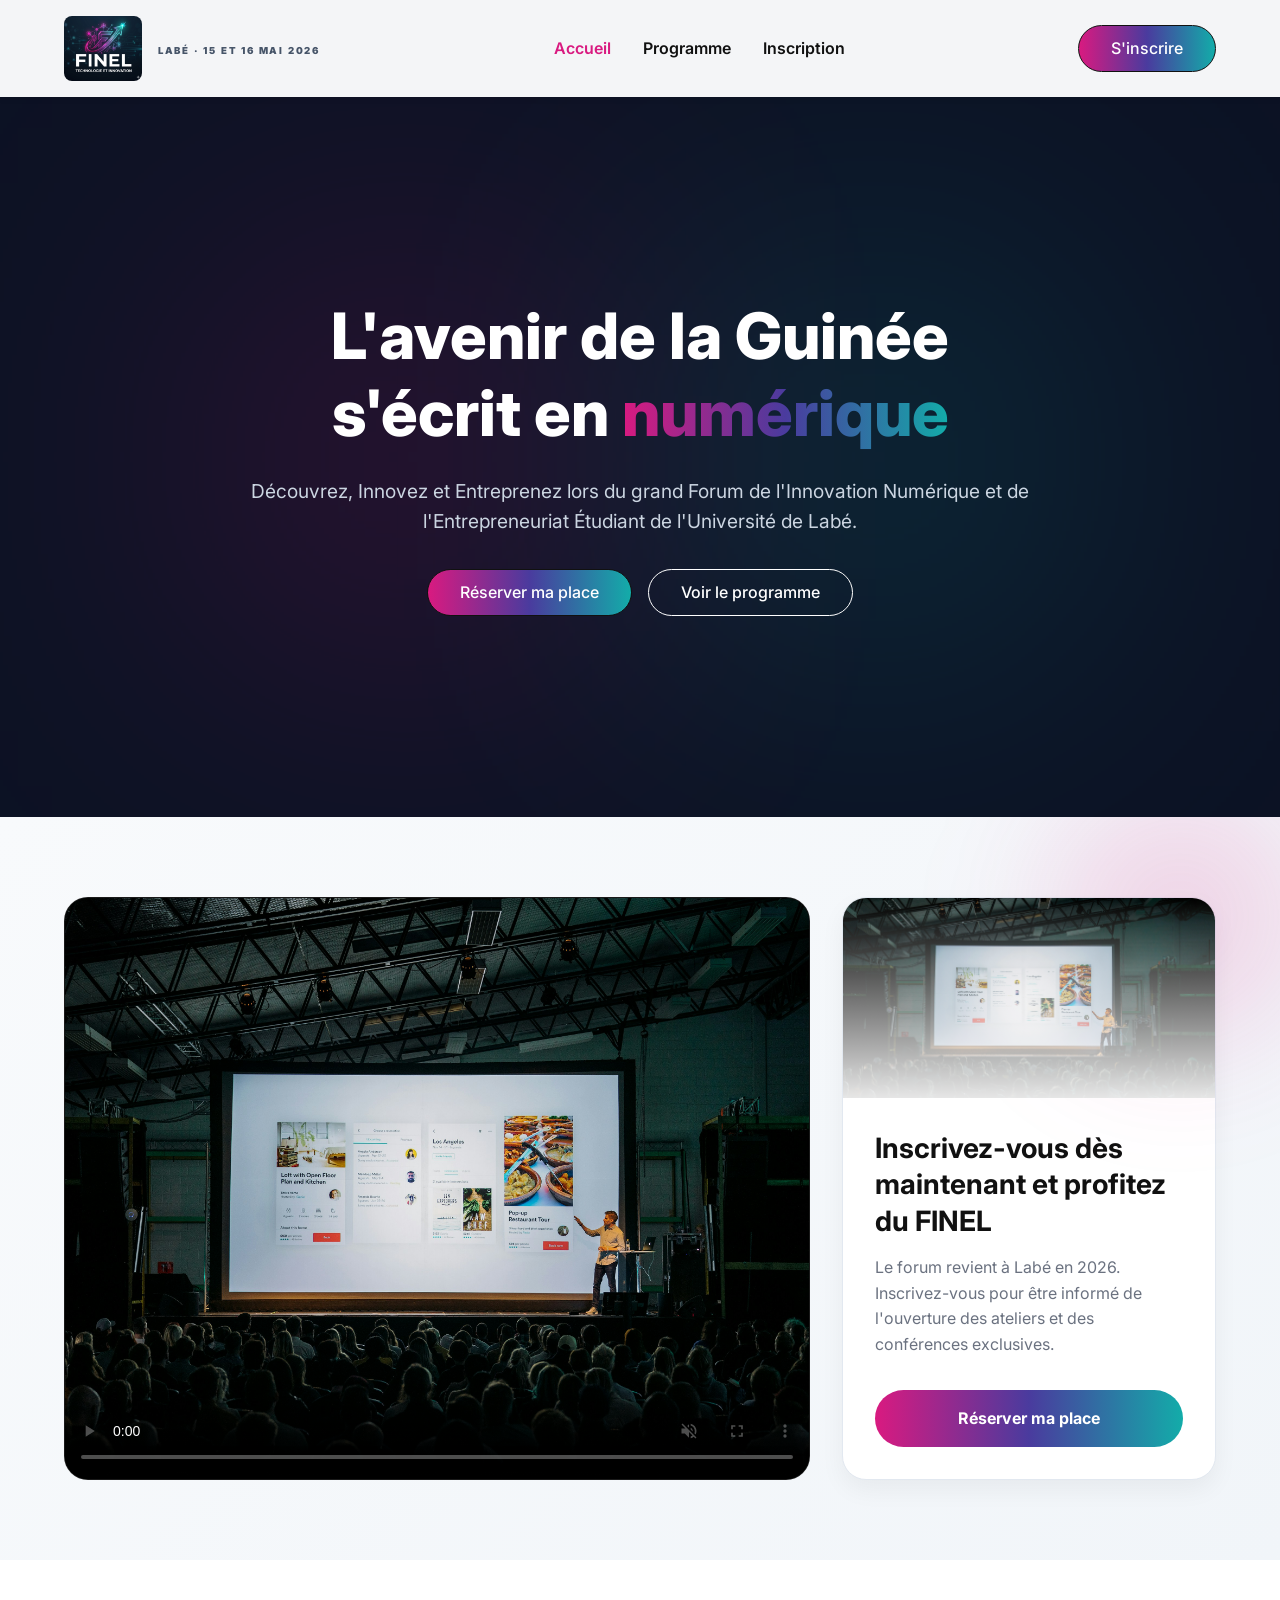
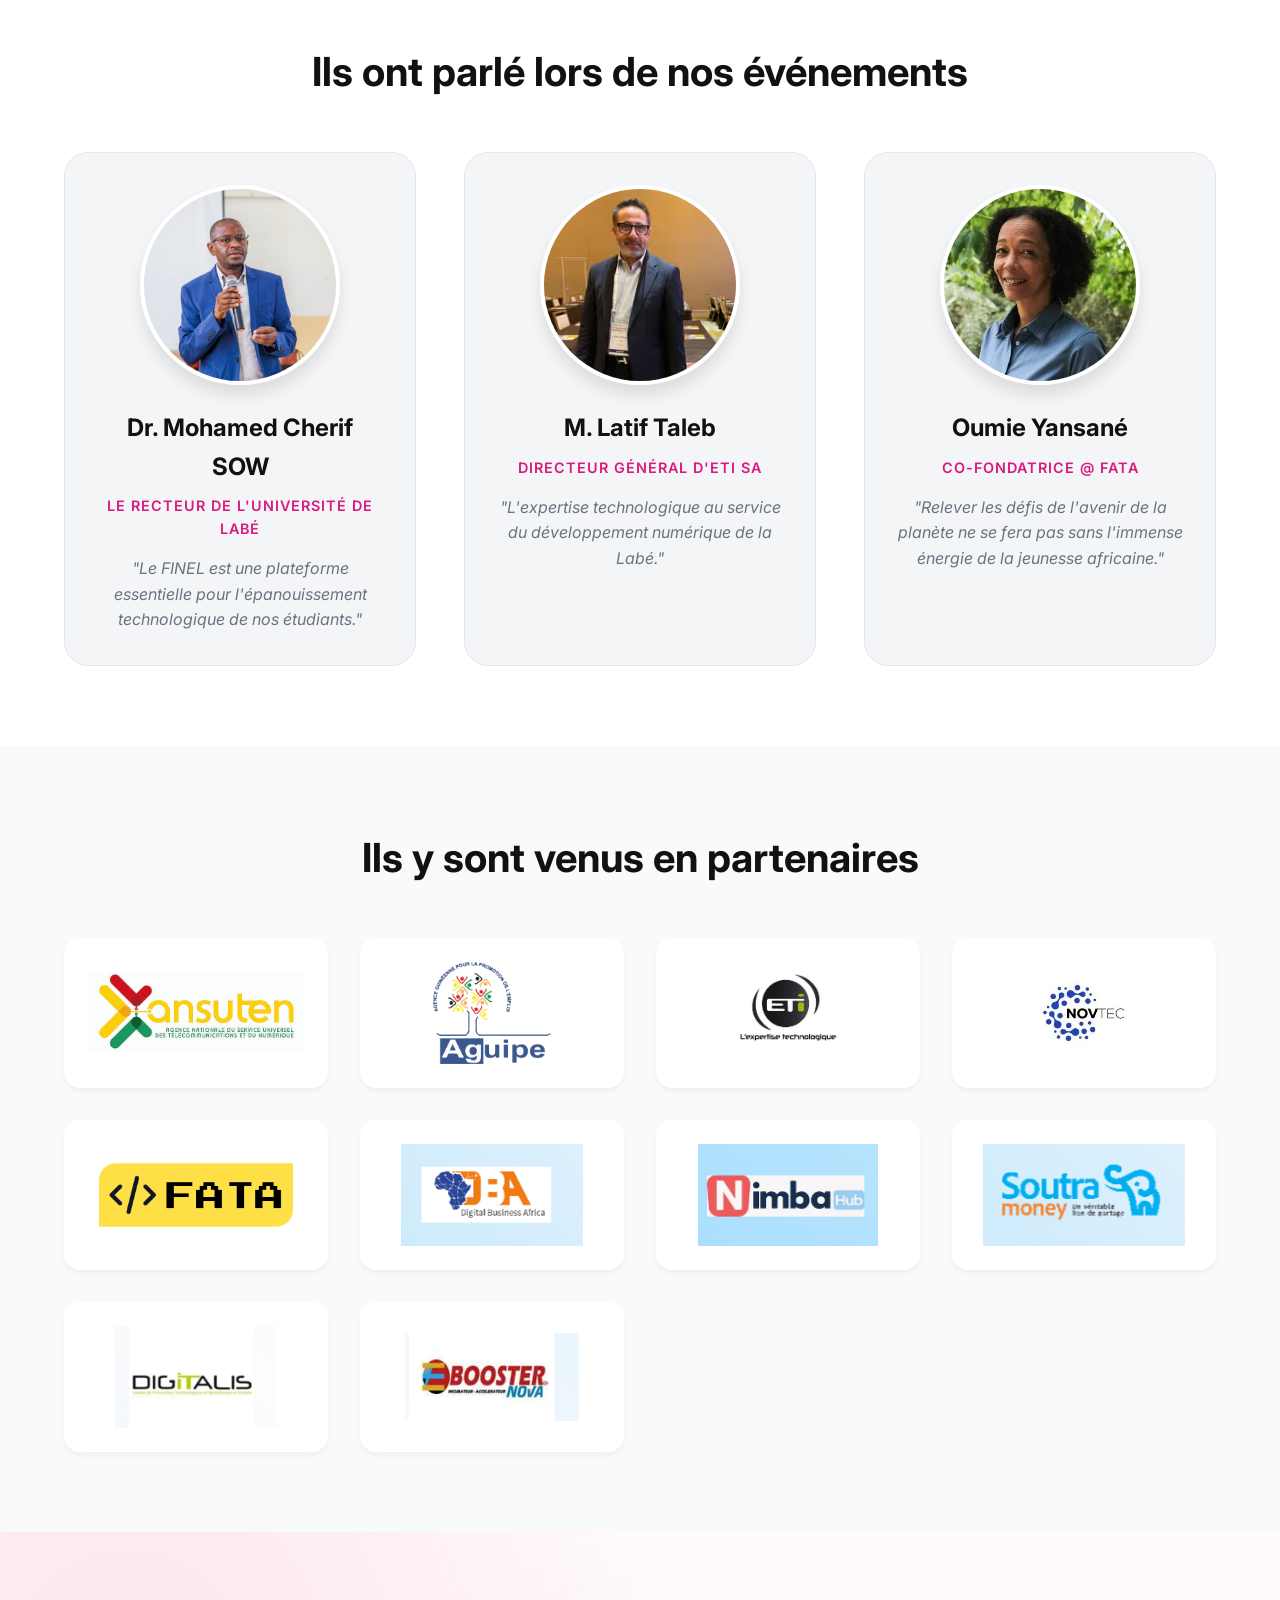
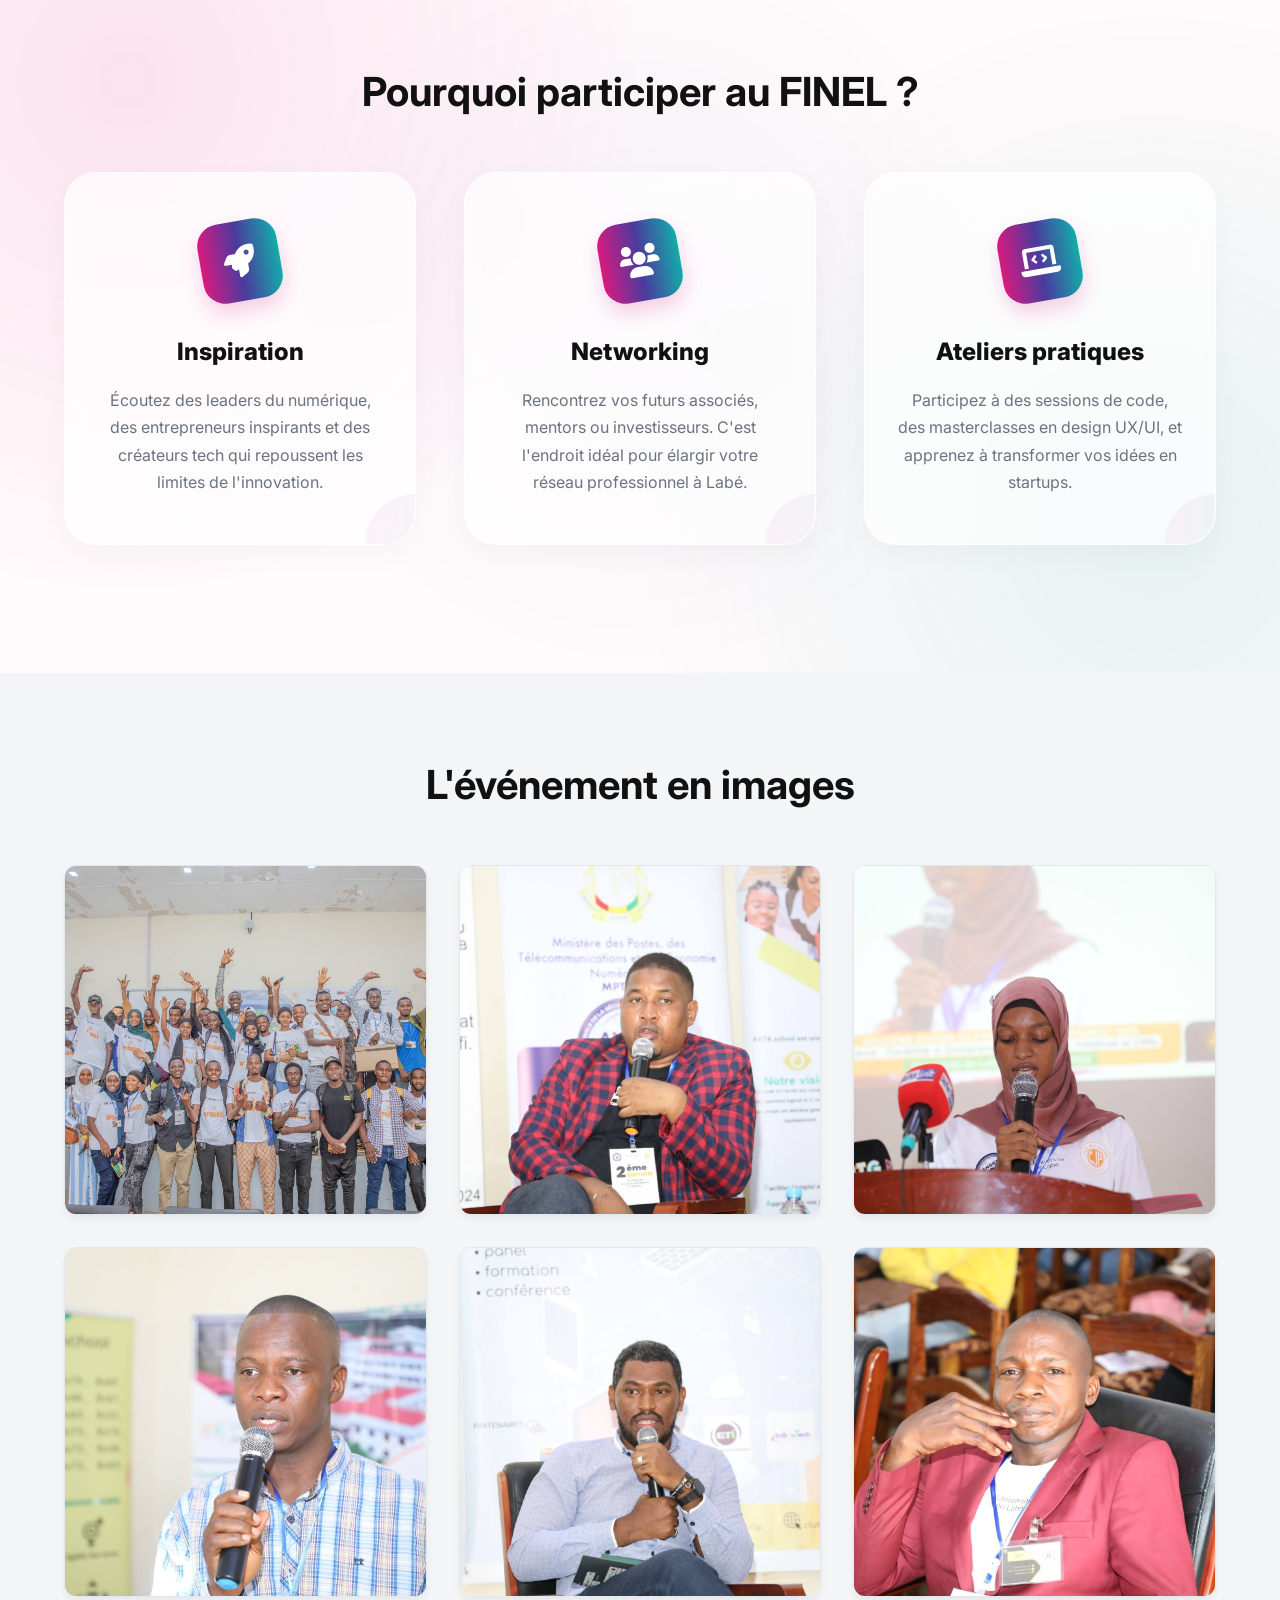
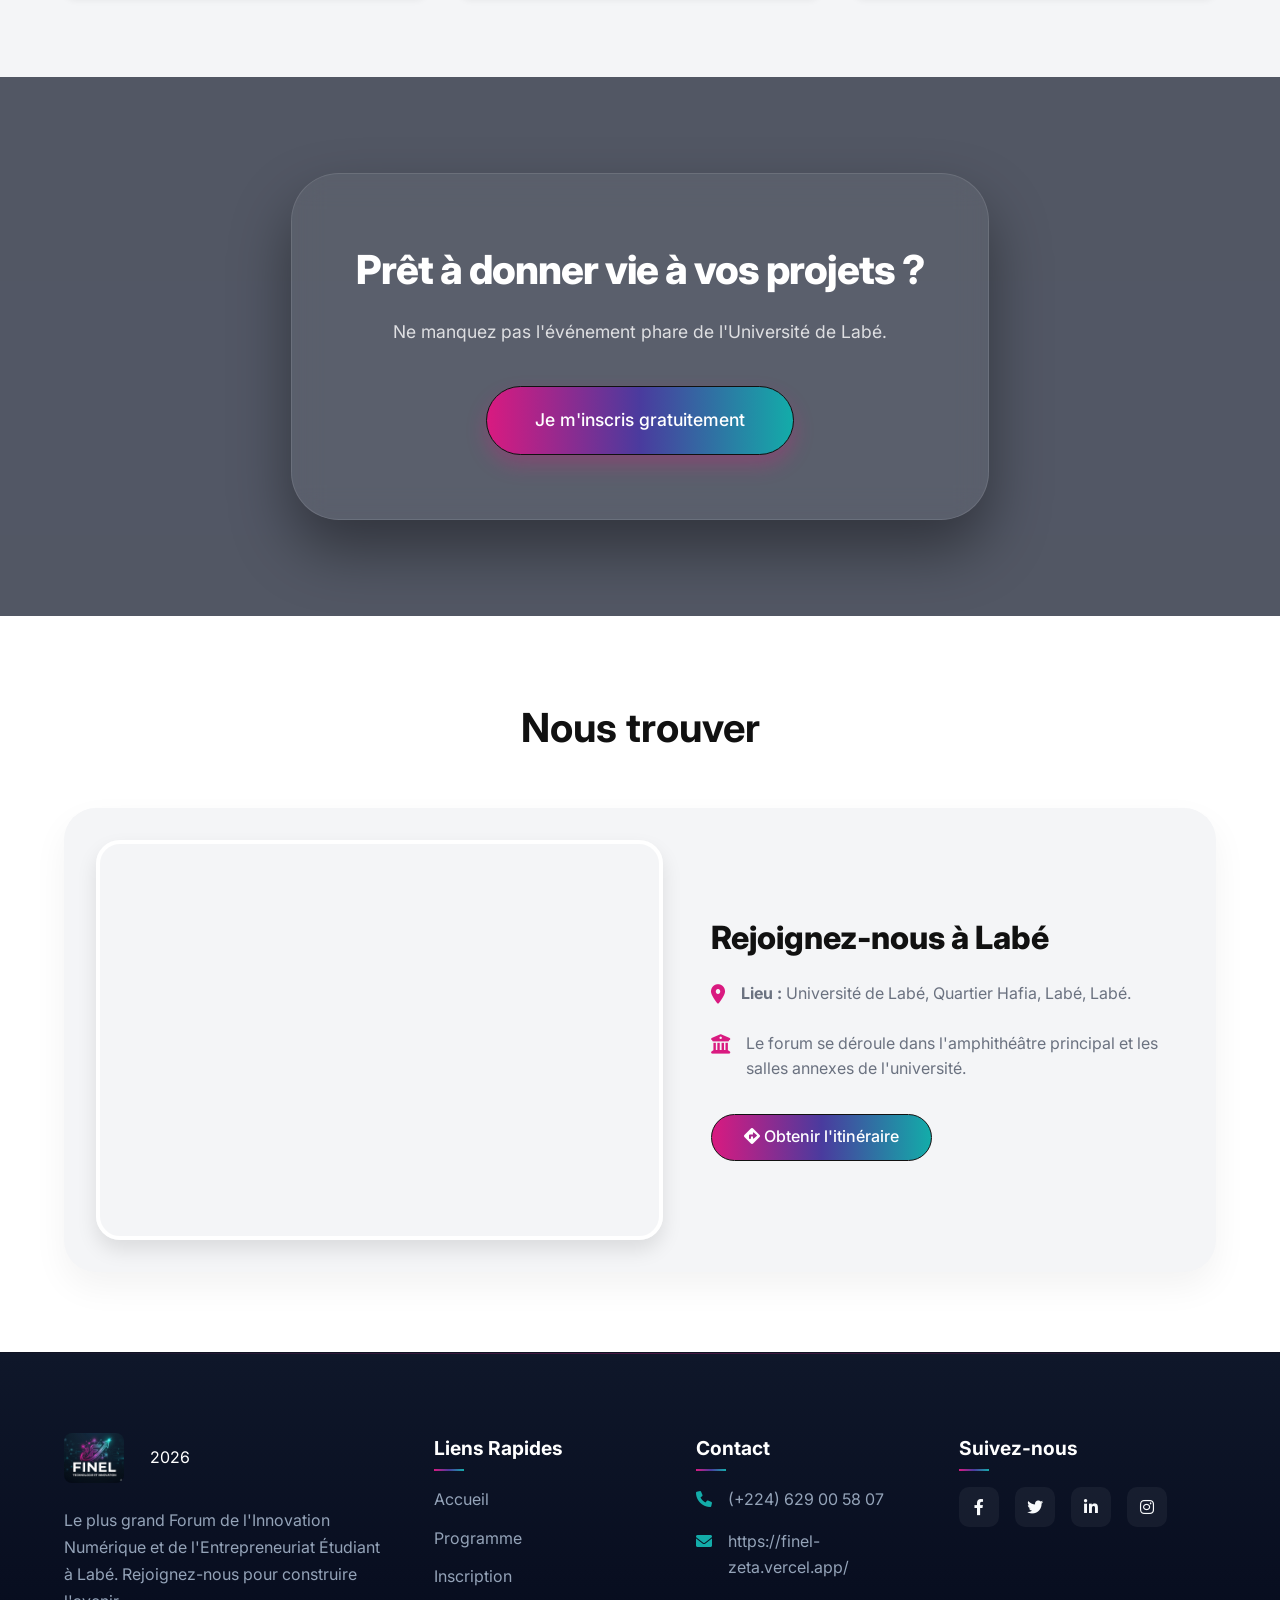
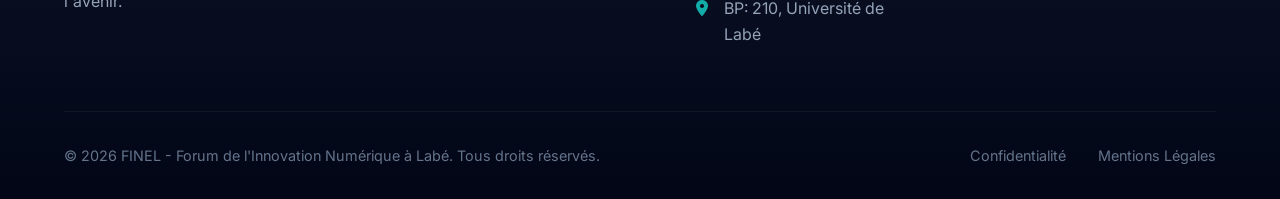
==== commit 8fcdc736: "Fix: overlay sombre sur les sliders hero et CTA pour garantir la lisibilite du texte" ====
--- a/index.html
+++ b/index.html
@@ -8,6 +8,7 @@
     <link href="https://fonts.googleapis.com/css2?family=Inter:wght@400;600;700;800&display=swap" rel="stylesheet">
     <link rel="stylesheet" href="https://cdnjs.cloudflare.com/ajax/libs/font-awesome/6.0.0/css/all.min.css">
     <link rel="stylesheet" href="style.css">
+    <link rel="icon" type="image/png" href="images/Mon logo-FINEL.png">
 </head>
 
 <body>
@@ -18,12 +19,16 @@
                 <div class="logo-sub">LABÉ &middot; 15 ET 16 MAI 2026</div>
             </div>
         </a>
-        <nav>
+        <nav id="nav-menu">
             <a href="index.html" class="active">Accueil</a>
             <a href="programme.html">Programme</a>
             <a href="inscription.html">Inscription</a>
+            <a href="inscription.html" class="mobile-cta">S'inscrire</a>
         </nav>
         <a href="inscription.html" class="btn">S'inscrire</a>
+        <div class="menu-toggle" id="mobile-menu">
+            <i class="fas fa-bars"></i>
+        </div>
     </header>
 
     <section class="hero">
@@ -34,7 +39,7 @@
             <div class="slide"></div>
         </div>
         <div class="hero-content">
-            <h1>L'avenir de Labé s'écrit en <span>numérique</span></h1>
+            <h1>L'avenir de la Guinée s'écrit en <span>numérique</span></h1>
             <p>Découvrez, Innovez et Entreprenez lors du grand Forum de l'Innovation Numérique et de l'Entrepreneuriat
                 Étudiant de l'Université de Labé.</p>
             <div class="hero-btns">
@@ -46,7 +51,8 @@
 
     <section class="video-info-section">
         <div class="video-container">
-            <video autoplay muted loop controls poster="images/teemu-paananen-bzdhc5b3Bxs-unsplash.jpg" style="width: 100%; height: 100%; object-fit: cover;">
+            <video autoplay muted loop controls poster="images/teemu-paananen-bzdhc5b3Bxs-unsplash.jpg"
+                style="width: 100%; height: 100%; object-fit: cover;">
                 <source src="images/Accueil - Université de Labé.mp4" type="video/mp4">
                 Votre navigateur ne supporte pas la lecture de vidéos.
             </video>
@@ -57,7 +63,8 @@
             </div>
             <div class="info-card-content">
                 <h3>Inscrivez-vous dès maintenant et profitez du FINEL</h3>
-                <p>Le forum revient à Labé en 2026. Inscrivez-vous pour être informé de l'ouverture des ateliers et des conférences exclusives.</p>
+                <p>Le forum revient à Labé en 2026. Inscrivez-vous pour être informé de l'ouverture des ateliers et des
+                    conférences exclusives.</p>
                 <a href="inscription.html" class="btn-gradient-card">Réserver ma place</a>
             </div>
         </div>
@@ -73,7 +80,8 @@
                 <div class="speaker-info">
                     <h3>Dr. Mohamed Cherif SOW</h3>
                     <p class="speaker-role">Le recteur de l'Université de Labé</p>
-                    <p class="speaker-quote">"Le FINEL est une plateforme essentielle pour l'épanouissement technologique de nos étudiants."</p>
+                    <p class="speaker-quote">"Le FINEL est une plateforme essentielle pour l'épanouissement
+                        technologique de nos étudiants."</p>
                 </div>
             </div>
             <div class="speaker-card">
@@ -83,7 +91,8 @@
                 <div class="speaker-info">
                     <h3>M. Latif Taleb</h3>
                     <p class="speaker-role">Directeur Général d'ETI SA</p>
-                    <p class="speaker-quote">"L'expertise technologique au service du développement numérique de la Guinée."</p>
+                    <p class="speaker-quote">"L'expertise technologique au service du développement numérique de la
+                        Labé."</p>
                 </div>
             </div>
             <div class="speaker-card">
@@ -93,12 +102,13 @@
                 <div class="speaker-info">
                     <h3>Oumie Yansané</h3>
                     <p class="speaker-role">Co-fondatrice @ FATA</p>
-                    <p class="speaker-quote">"Relever les défis de l'avenir de la planète ne se fera pas sans l'immense énergie de la jeunesse africaine."</p>
-                </div>
-            </div>
-        </div>
-    </section>
- 
+                    <p class="speaker-quote">"Relever les défis de l'avenir de la planète ne se fera pas sans l'immense
+                        énergie de la jeunesse africaine."</p>
+                </div>
+            </div>
+        </div>
+    </section>
+
     <section class="partners-section">
         <h2 class="section-title">Ils y sont venus en partenaires</h2>
         <div class="partners-grid">
@@ -143,21 +153,24 @@
                     <i class="fas fa-rocket"></i>
                 </div>
                 <h3>Inspiration</h3>
-                <p>Écoutez des leaders du numérique, des entrepreneurs inspirants et des créateurs tech qui repoussent les limites de l'innovation.</p>
+                <p>Écoutez des leaders du numérique, des entrepreneurs inspirants et des créateurs tech qui repoussent
+                    les limites de l'innovation.</p>
             </div>
             <div class="feature-card">
                 <div class="feature-icon-wrapper">
                     <i class="fas fa-users"></i>
                 </div>
                 <h3>Networking</h3>
-                <p>Rencontrez vos futurs associés, mentors ou investisseurs. C'est l'endroit idéal pour élargir votre réseau professionnel à Labé.</p>
+                <p>Rencontrez vos futurs associés, mentors ou investisseurs. C'est l'endroit idéal pour élargir votre
+                    réseau professionnel à Labé.</p>
             </div>
             <div class="feature-card">
                 <div class="feature-icon-wrapper">
                     <i class="fas fa-laptop-code"></i>
                 </div>
                 <h3>Ateliers pratiques</h3>
-                <p>Participez à des sessions de code, des masterclasses en design UX/UI, et apprenez à transformer vos idées en startups.</p>
+                <p>Participez à des sessions de code, des masterclasses en design UX/UI, et apprenez à transformer vos
+                    idées en startups.</p>
             </div>
         </div>
     </section>
@@ -193,10 +206,9 @@
             <h2 class="section-title">Nous trouver</h2>
             <div class="map-wrapper">
                 <div class="map-container">
-                    <iframe 
-                        src="https://www.google.com/maps/embed?pb=!1m18!1m12!1m3!1d3923.411136123456!2d-12.2905!3d11.3214!2m3!1f0!2f0!3f0!3m2!1i1024!2i768!4f13.1!3m3!1m2!1s0x10373f123456789%3A0x1234567890abcdef!2sUniversit%C3%A9%20de%20Lab%C3%A9!5e0!3m2!1sfr!2sgn!4v1651234567890!5m2!1sfr!2sgn" 
-                        allowfullscreen="" 
-                        loading="lazy">
+                    <iframe
+                        src="https://www.google.com/maps/embed?pb=!1m18!1m12!1m3!1d3923.411136123456!2d-12.2905!3d11.3214!2m3!1f0!2f0!3f0!3m2!1i1024!2i768!4f13.1!3m3!1m2!1s0x10373f123456789%3A0x1234567890abcdef!2sUniversit%C3%A9%20de%20Lab%C3%A9!5e0!3m2!1sfr!2sgn!4v1651234567890!5m2!1sfr!2sgn"
+                        allowfullscreen="" loading="lazy">
                     </iframe>
                 </div>
                 <div class="map-info-content">
@@ -204,11 +216,12 @@
                     <div class="location-details">
                         <div class="detail-item">
                             <i class="fas fa-map-marker-alt"></i>
-                            <p><strong>Lieu :</strong> Université de Labé, Quartier Hafia, Labé, Guinée.</p>
+                            <p><strong>Lieu :</strong> Université de Labé, Quartier Hafia, Labé, Labé.</p>
                         </div>
                         <div class="detail-item">
                             <i class="fas fa-university"></i>
-                            <p>Le forum se déroule dans l'amphithéâtre principal et les salles annexes de l'université.</p>
+                            <p>Le forum se déroule dans l'amphithéâtre principal et les salles annexes de l'université.
+                            </p>
                         </div>
                     </div>
                     <a href="https://goo.gl/maps/QW7Z5X1Y2Z3" target="_blank" class="btn">
@@ -224,10 +237,12 @@
             <div class="footer-grid">
                 <div class="footer-col footer-about">
                     <a href="index.html" class="logo" style="color: white; margin-bottom: 1.5rem;">
-                        <img src="images/Mon logo-FINEL.png" alt="Logo" style="height: 50px; margin-right: 10px; border-radius: 8px;">
+                        <img src="images/Mon logo-FINEL.png" alt="Logo"
+                            style="height: 50px; margin-right: 10px; border-radius: 8px;">
                         <span>2026</span>
                     </a>
-                    <p>Le plus grand Forum de l'Innovation Numérique et de l'Entrepreneuriat Étudiant à Labé. Rejoignez-nous pour construire l'avenir.</p>
+                    <p>Le plus grand Forum de l'Innovation Numérique et de l'Entrepreneuriat Étudiant à Labé.
+                        Rejoignez-nous pour construire l'avenir.</p>
                 </div>
                 <div class="footer-col footer-links">
                     <h4>Liens Rapides</h4>
@@ -246,7 +261,7 @@
                         </div>
                         <div class="footer-contact-item">
                             <i class="fas fa-envelope"></i>
-                            <span>contact@univ-labe.edu.gn</span>
+                            <span><a href="https://finel-zeta.vercel.app/" target="_blank" style="color:inherit;">https://finel-zeta.vercel.app/</a></span>
                         </div>
                         <div class="footer-contact-item">
                             <i class="fas fa-map-marker-alt"></i>
@@ -273,6 +288,25 @@
             </div>
         </div>
     </footer>
+    <script>
+        const mobileMenu = document.getElementById('mobile-menu');
+        const navMenu = document.getElementById('nav-menu');
+
+        mobileMenu.addEventListener('click', () => {
+            navMenu.classList.toggle('active');
+            mobileMenu.querySelector('i').classList.toggle('fa-bars');
+            mobileMenu.querySelector('i').classList.toggle('fa-times');
+        });
+
+        // Close menu when clicking a link
+        document.querySelectorAll('nav a').forEach(link => {
+            link.addEventListener('click', () => {
+                navMenu.classList.remove('active');
+                mobileMenu.querySelector('i').classList.add('fa-bars');
+                mobileMenu.querySelector('i').classList.remove('fa-times');
+            });
+        });
+    </script>
 </body>
 
 </html>
--- a/style.css
+++ b/style.css
@@ -131,6 +131,16 @@
 .hero-slider .slide:nth-child(3) { background-image: url('images/edwin-andrade-4V1dC_eoCwg-unsplash.jpg'); animation-delay: 10s; }
 .hero-slider .slide:nth-child(4) { background-image: url('images/pexels-freestockpro-9275222.jpg'); animation-delay: 15s; }
 
+/* Overlay sombre permanent sur le slider hero pour garantir la lisibilité du texte */
+.hero-slider::after {
+  content: '';
+  position: absolute;
+  inset: 0;
+  background: rgba(10, 15, 35, 0.58);
+  z-index: 2;
+  pointer-events: none;
+}
+
 @keyframes fade {
   0% { opacity: 0; transform: scale(1.05); }
   10%, 25% { opacity: 0.9; transform: scale(1); }
@@ -455,6 +465,16 @@
   position: absolute;
   top: 0; left: 0; width: 100%; height: 100%;
   z-index: 0;
+}
+
+/* Overlay sombre sur le slider CTA */
+.cta-slider::after {
+  content: '';
+  position: absolute;
+  inset: 0;
+  background: rgba(10, 15, 35, 0.5);
+  z-index: 2;
+  pointer-events: none;
 }
 
 .cta-slide {
@@ -1229,20 +1249,170 @@
 }
 
 
-/* Responsiveness */
+/* Tabs System */
+.tabs-container {
+  display: flex;
+  justify-content: center;
+  gap: 1.5rem;
+  margin: 3rem 0 1rem;
+  padding: 0 5%;
+}
+
+.tab-btn {
+  padding: 1rem 2.5rem;
+  border: 1px solid #e2e8f0;
+  background: var(--white);
+  color: var(--text-light);
+  font-weight: 700;
+  border-radius: 50px;
+  cursor: pointer;
+  transition: all 0.3s cubic-bezier(0.4, 0, 0.2, 1);
+  box-shadow: 0 4px 6px rgba(0,0,0,0.05);
+}
+
+.tab-btn.active {
+  background: var(--btn-grad);
+  color: white;
+  border-color: transparent;
+  box-shadow: 0 10px 20px rgba(217, 26, 128, 0.2);
+  transform: translateY(-2px);
+}
+
+.tab-btn:hover:not(.active) {
+  border-color: var(--secondary);
+  color: var(--secondary);
+  background: #fffafa;
+}
+
+.tab-content {
+  display: none;
+  animation: fadeIn 0.5s ease;
+}
+
+.tab-content.active {
+  display: block;
+}
+
+@keyframes fadeIn {
+  from { opacity: 0; transform: translateY(10px); }
+  to { opacity: 1; transform: translateY(0); }
+}
+
+@media (max-width: 768px) {
+  .tabs-container {
+    flex-direction: column;
+    gap: 1rem;
+    align-items: stretch;
+  }
+}
+
+
+/* Mobile Menu Toggle */
+.menu-toggle {
+  display: none;
+  font-size: 1.8rem;
+  cursor: pointer;
+  color: var(--primary);
+  z-index: 1001;
+  transition: transform 0.3s ease;
+}
+
+.menu-toggle:hover {
+  transform: scale(1.1);
+}
+
 @media (max-width: 992px) {
   .video-info-section {
     flex-direction: column;
   }
 }
 
+.mobile-cta {
+  display: none;
+}
+
 @media (max-width: 768px) {
+  .menu-toggle {
+    display: block;
+    order: 3;
+  }
+
+  header {
+    padding: 0.8rem 5%;
+    gap: 0.5rem;
+  }
+
+  .logo img {
+    height: 50px;
+  }
+
+  .logo-sub {
+    font-size: 0.5rem;
+    letter-spacing: 1px;
+  }
+
+  header .btn {
+    display: none; /* Hide the main button on mobile to save space */
+  }
+
+  nav {
+    position: fixed;
+    top: 0;
+    right: -100%;
+    width: 280px;
+    height: 100vh;
+    background: rgba(255, 255, 255, 0.95);
+    backdrop-filter: blur(20px);
+    display: flex;
+    flex-direction: column;
+    align-items: center;
+    justify-content: center;
+    gap: 2.5rem;
+    transition: 0.5s cubic-bezier(0.65, 0, 0.35, 1);
+    box-shadow: -15px 0 35px rgba(0, 0, 0, 0.1);
+    z-index: 1000;
+  }
+
+  nav.active {
+    right: 0;
+  }
+
+  nav a {
+    font-size: 1.3rem;
+    font-weight: 700;
+    color: var(--text-main);
+    width: 100%;
+    text-align: center;
+    padding: 1rem;
+    border-radius: 12px;
+    transition: all 0.3s ease;
+  }
+
+  nav a:hover, nav a.active {
+    background: var(--bg-light);
+    color: var(--secondary);
+    transform: translateX(-5px);
+  }
+
+  .mobile-cta {
+    display: inline-block;
+    padding: 1rem 2.5rem;
+    background: var(--btn-grad);
+    color: white !important;
+    border-radius: 50px;
+    font-weight: 700;
+    margin-top: 1rem;
+    box-shadow: 0 10px 20px rgba(217, 26, 128, 0.2);
+    text-decoration: none;
+  }
+
   .hero h1 { font-size: 2.5rem; }
-  nav { display: none; } 
   .hero-btns { flex-direction: column; }
   .footer-enhanced { padding: 3rem 5% 2rem; }
   .footer-brand .logo { font-size: 1.5rem; }
 }
+
+
 
 /* Registration Page - Web Summit Style */
 .reg-page {
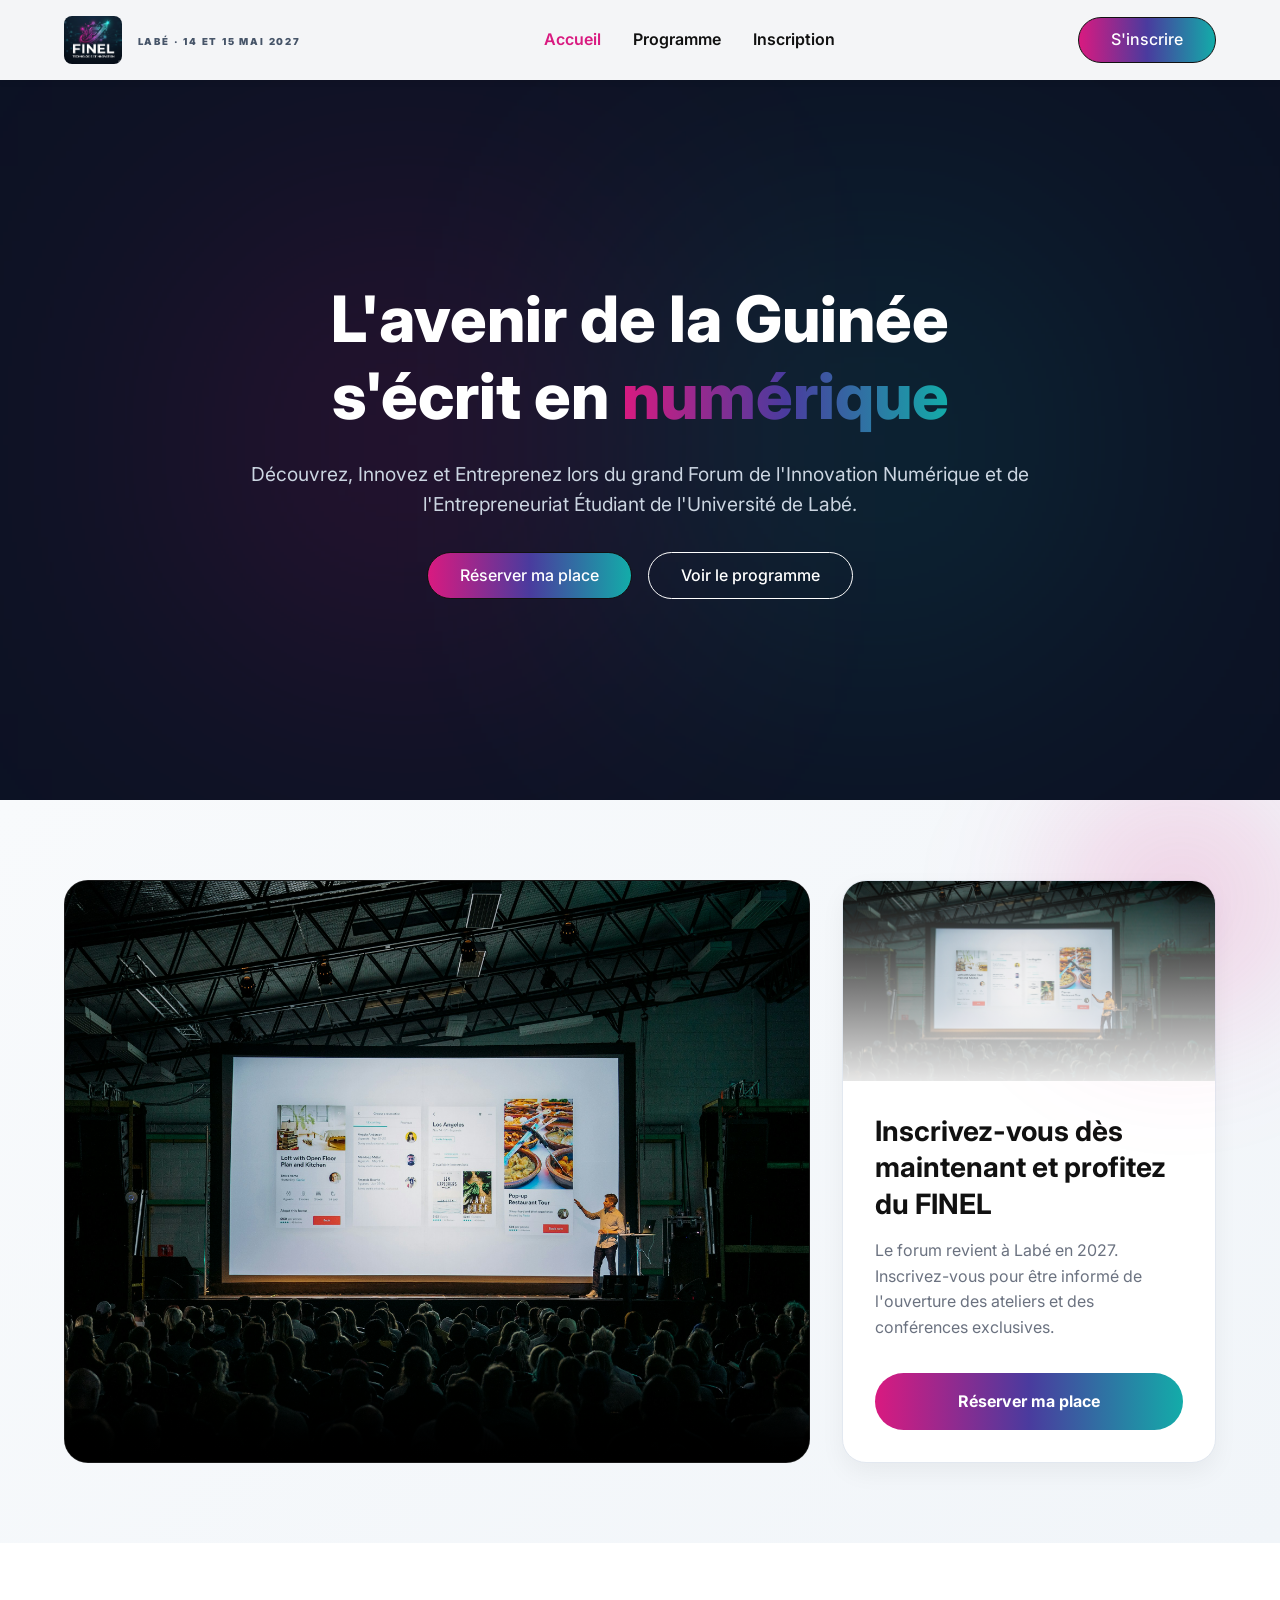
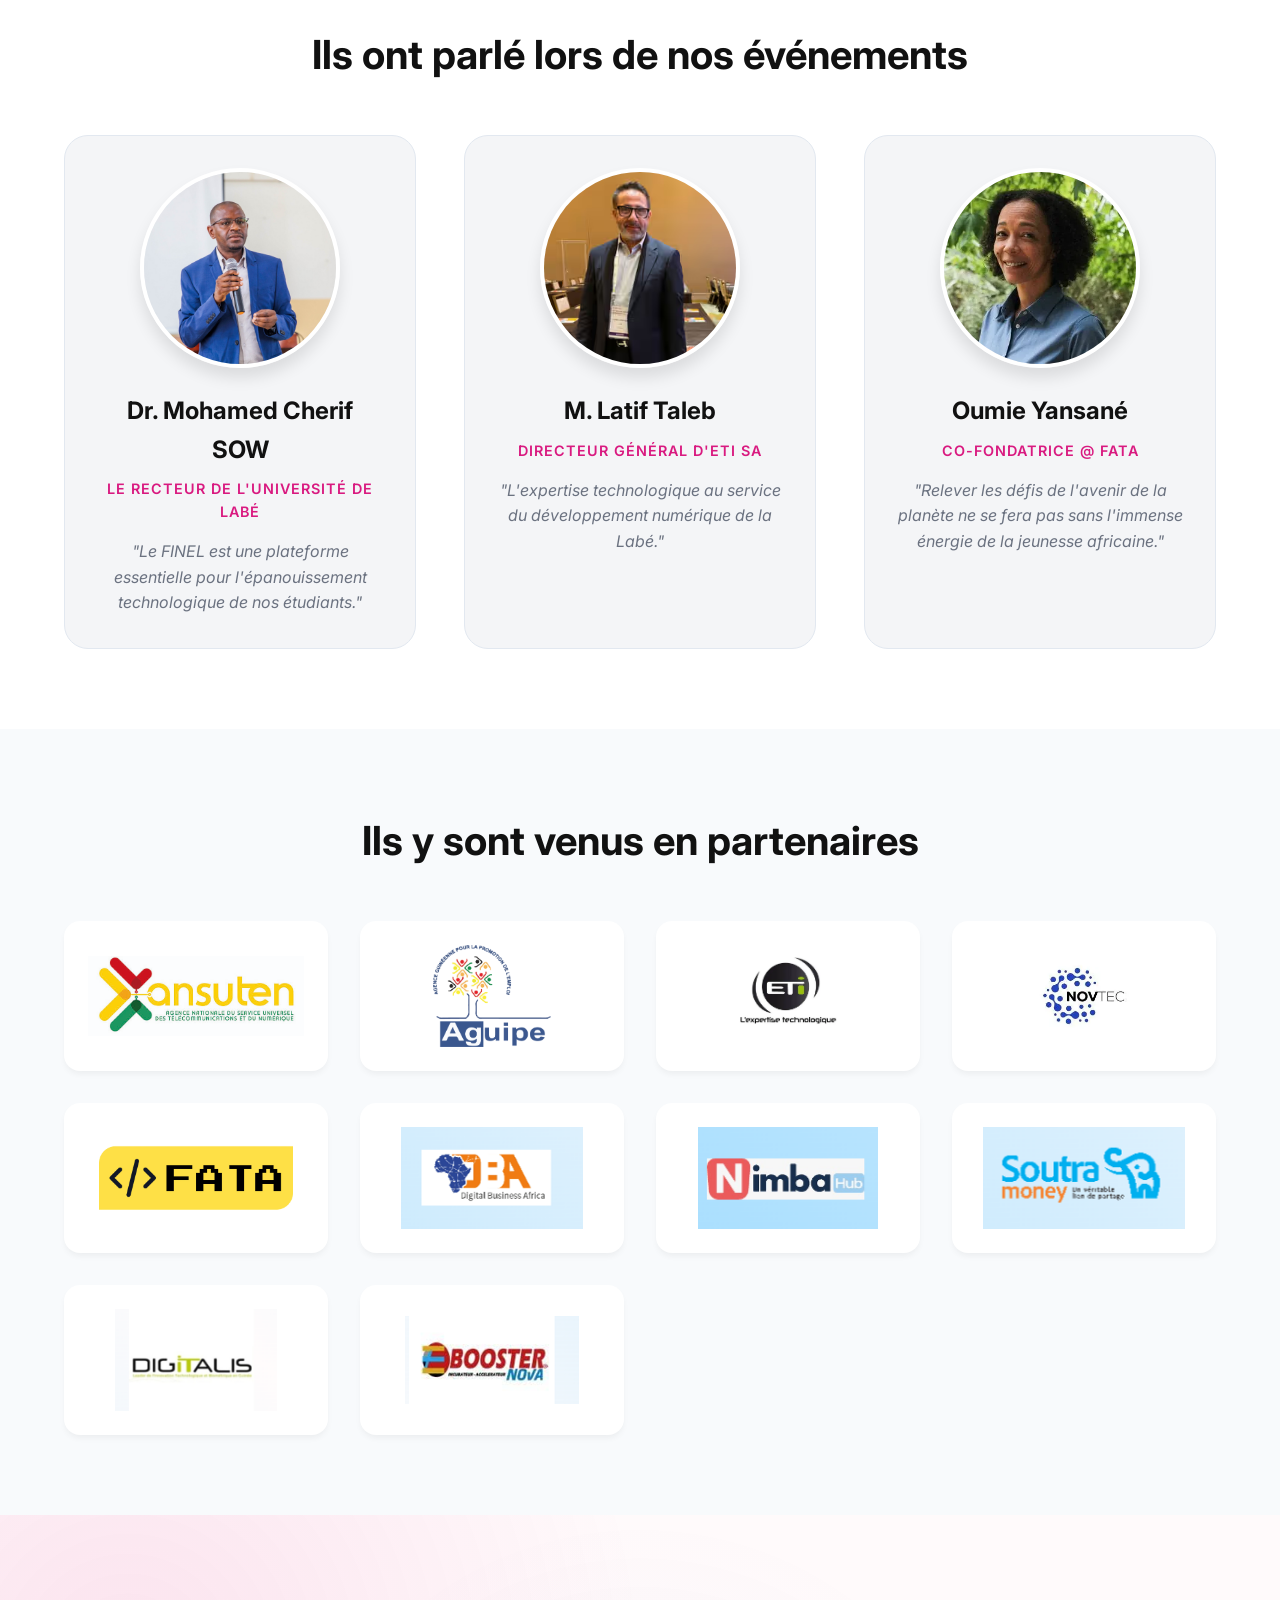
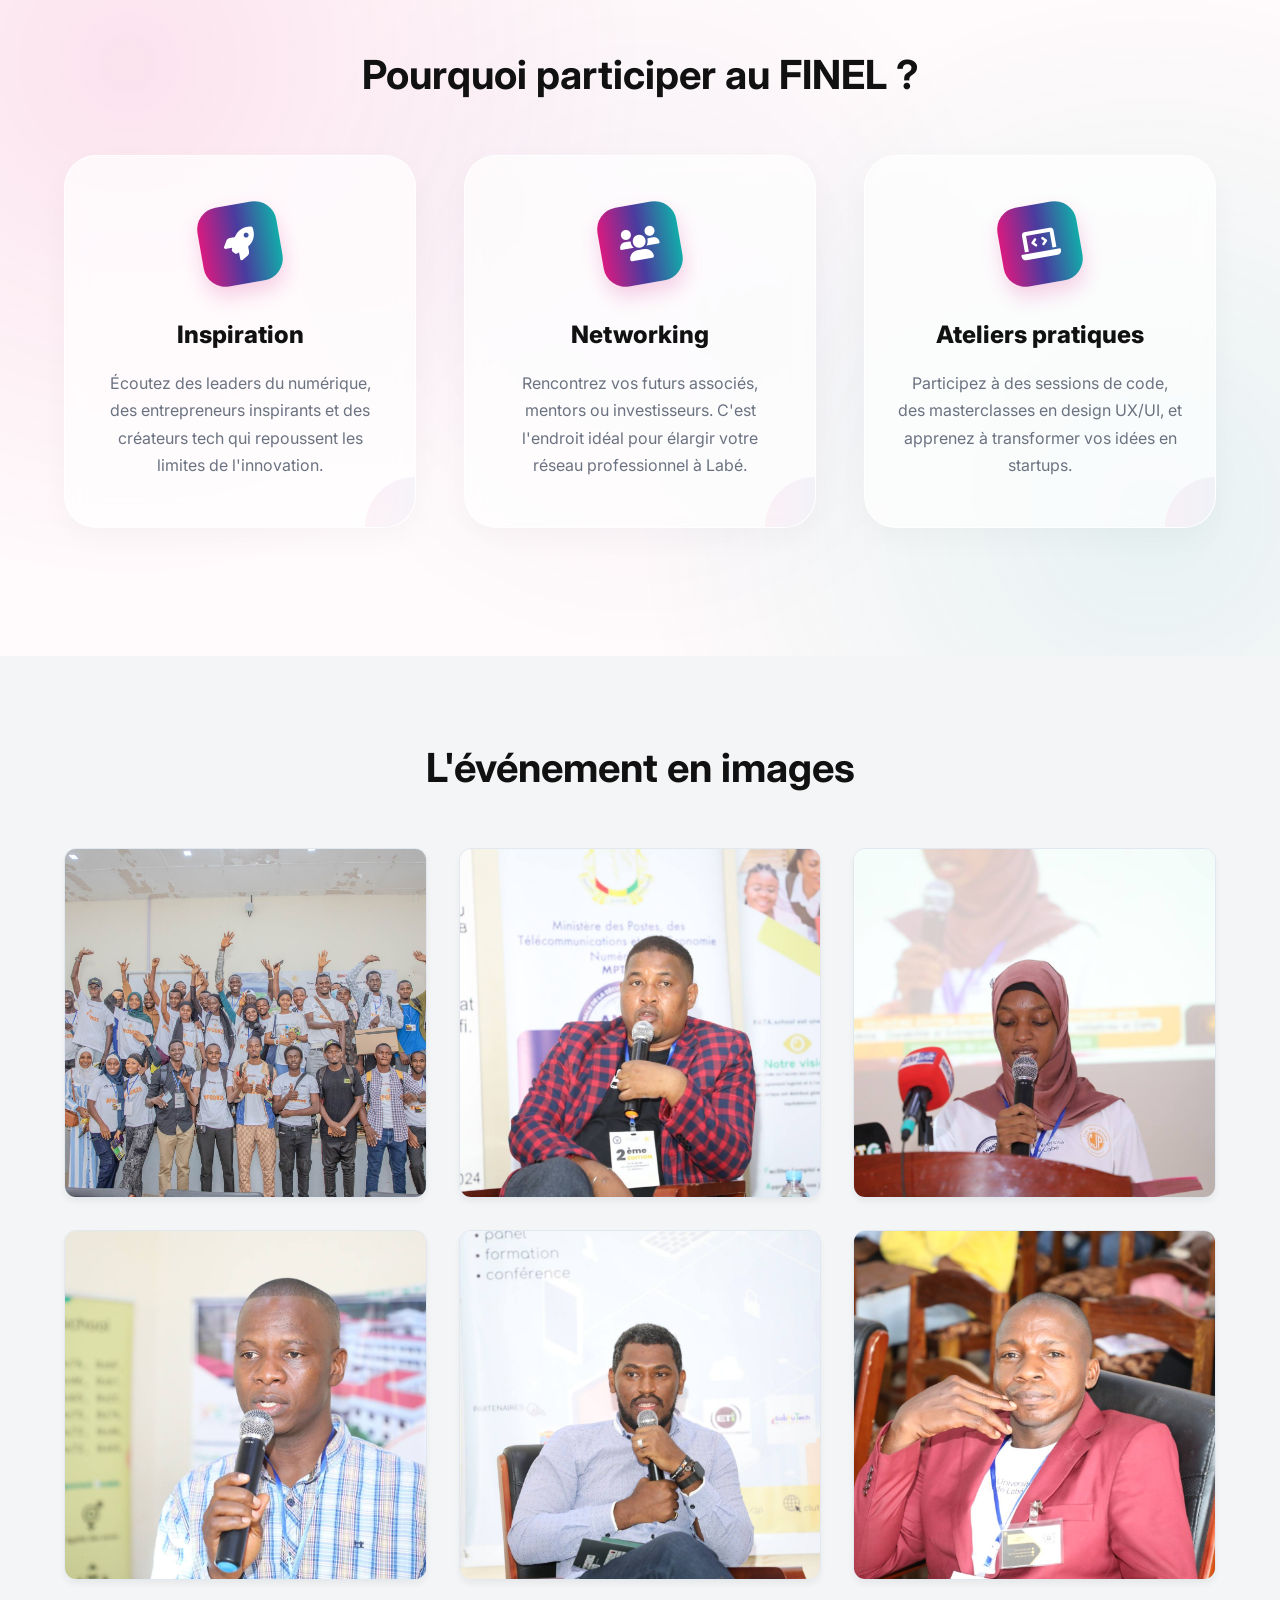
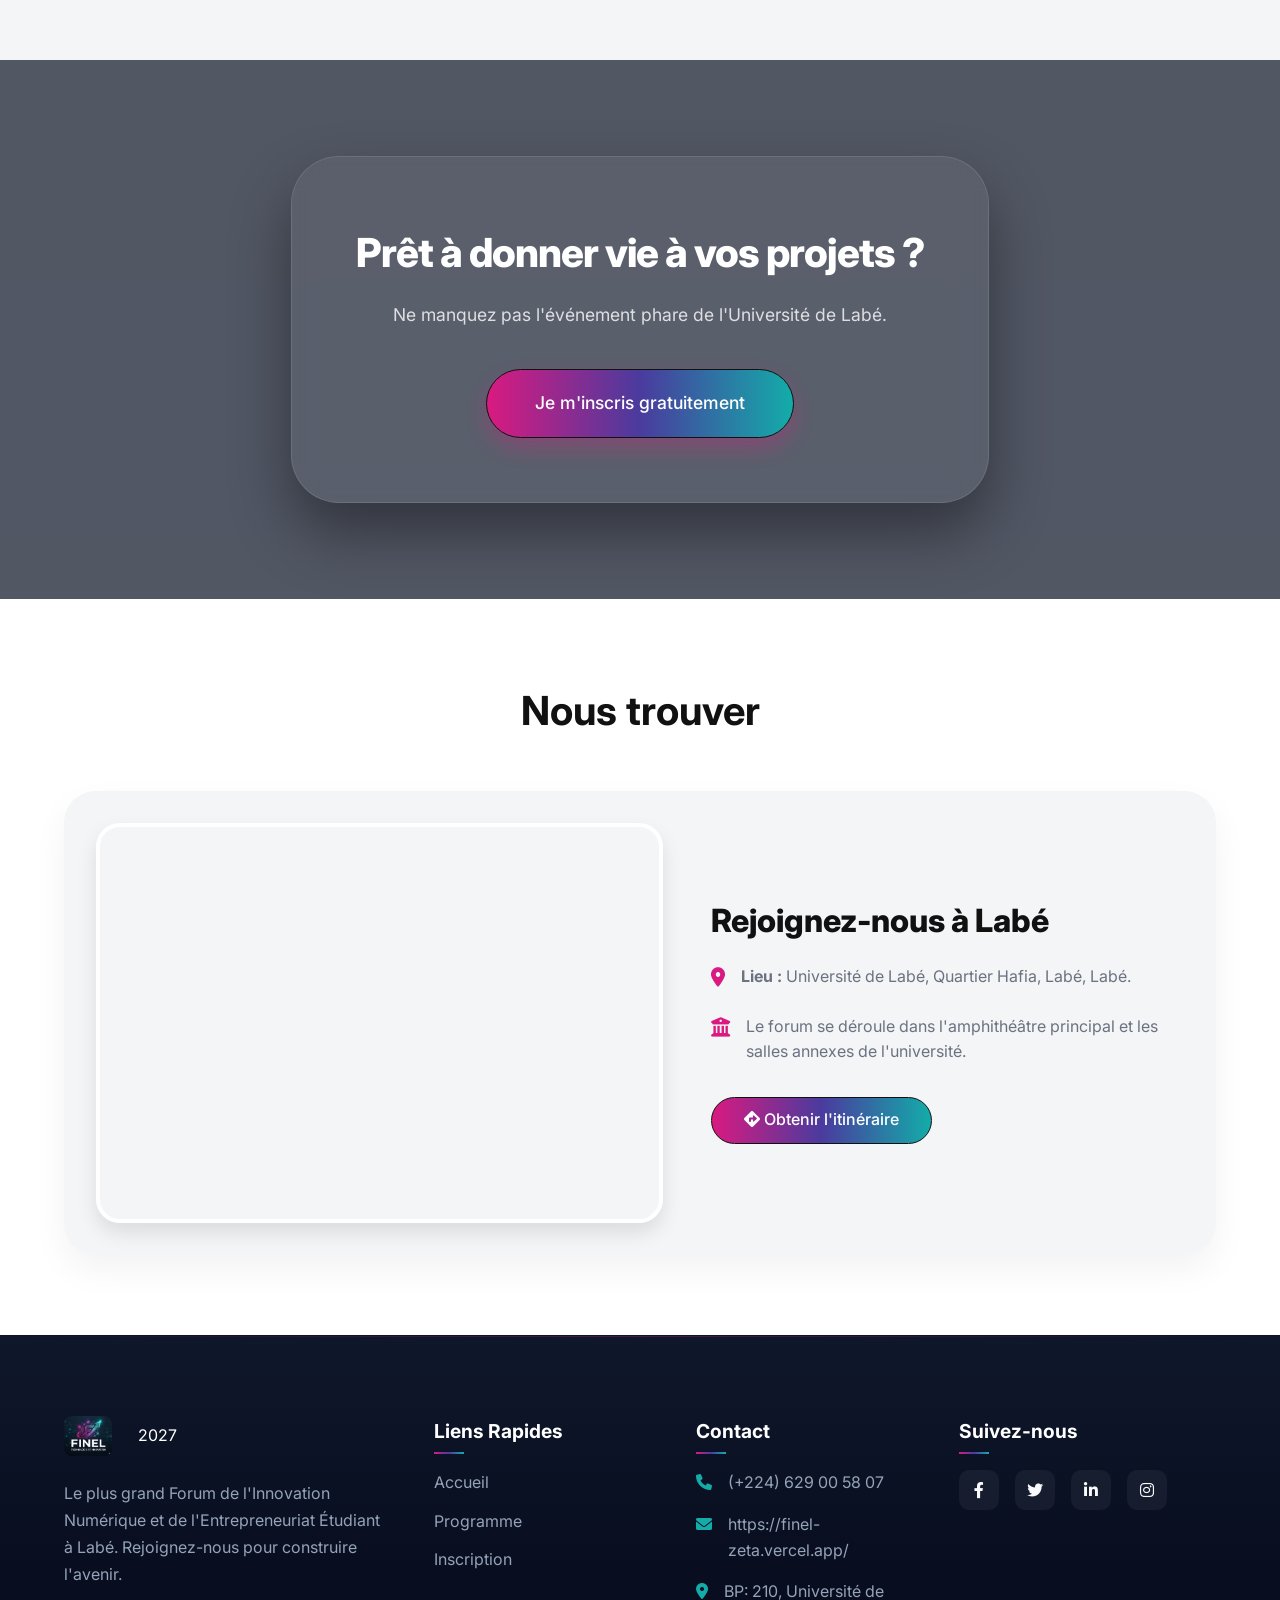
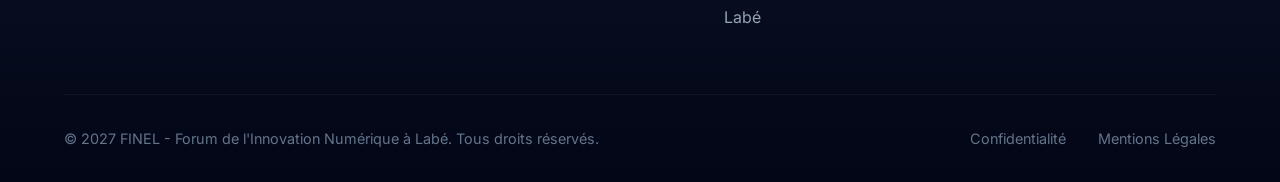
==== commit 83d83fb3: "Mise à jour des dates" ====
--- a/index.html
+++ b/index.html
@@ -16,7 +16,7 @@
         <a href="index.html" class="logo">
             <img src="images/Mon logo-FINEL.png" alt="Logo">
             <div class="logo-text">
-                <div class="logo-sub">LABÉ &middot; 15 ET 16 MAI 2026</div>
+                <div class="logo-sub">LABÉ &middot; 14 ET 15 MAI 2027</div>
             </div>
         </a>
         <nav id="nav-menu">
@@ -63,7 +63,7 @@
             </div>
             <div class="info-card-content">
                 <h3>Inscrivez-vous dès maintenant et profitez du FINEL</h3>
-                <p>Le forum revient à Labé en 2026. Inscrivez-vous pour être informé de l'ouverture des ateliers et des
+                <p>Le forum revient à Labé en 2027. Inscrivez-vous pour être informé de l'ouverture des ateliers et des
                     conférences exclusives.</p>
                 <a href="inscription.html" class="btn-gradient-card">Réserver ma place</a>
             </div>
@@ -238,8 +238,8 @@
                 <div class="footer-col footer-about">
                     <a href="index.html" class="logo" style="color: white; margin-bottom: 1.5rem;">
                         <img src="images/Mon logo-FINEL.png" alt="Logo"
-                            style="height: 50px; margin-right: 10px; border-radius: 8px;">
-                        <span>2026</span>
+                            style="height: 40px; margin-right: 10px; border-radius: 8px;">
+                        <span>2027</span>
                     </a>
                     <p>Le plus grand Forum de l'Innovation Numérique et de l'Entrepreneuriat Étudiant à Labé.
                         Rejoignez-nous pour construire l'avenir.</p>
@@ -280,7 +280,7 @@
                 </div>
             </div>
             <div class="footer-bottom">
-                <p>&copy; 2026 FINEL - Forum de l'Innovation Numérique à Labé. Tous droits réservés.</p>
+                <p>&copy; 2027 FINEL - Forum de l'Innovation Numérique à Labé. Tous droits réservés.</p>
                 <div class="footer-bottom-links">
                     <a href="#">Confidentialité</a>
                     <a href="#">Mentions Légales</a>
--- a/style.css
+++ b/style.css
@@ -25,7 +25,7 @@
 }
 
 .logo img {
-  height: 65px;
+  height: 48px;
   border-radius: 8px;
 }
 
@@ -988,7 +988,7 @@
 }
 
 .badge-logo {
-  height: 60px;
+  height: 48px;
   border-radius: 10px;
   border: 1px solid rgba(255, 255, 255, 0.2);
 }
@@ -1343,7 +1343,7 @@
   }
 
   .logo img {
-    height: 50px;
+    height: 40px;
   }
 
   .logo-sub {
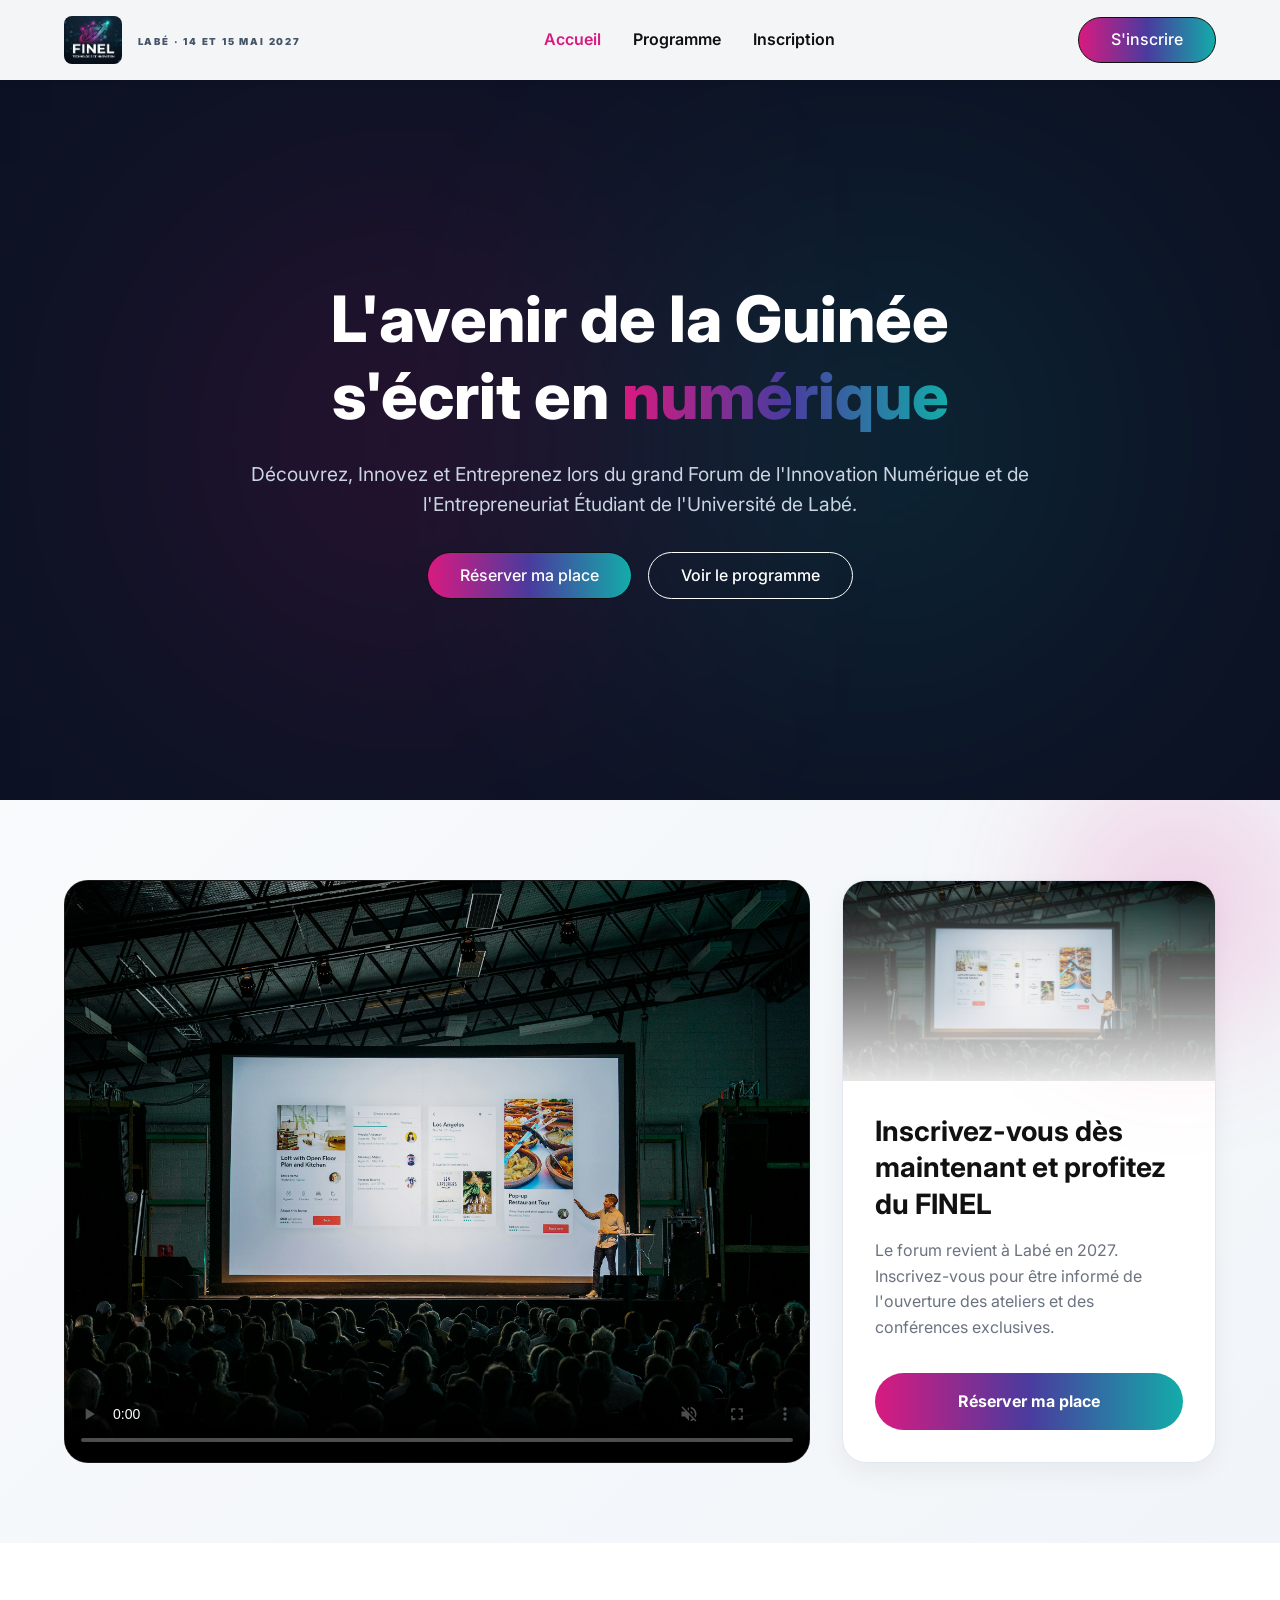
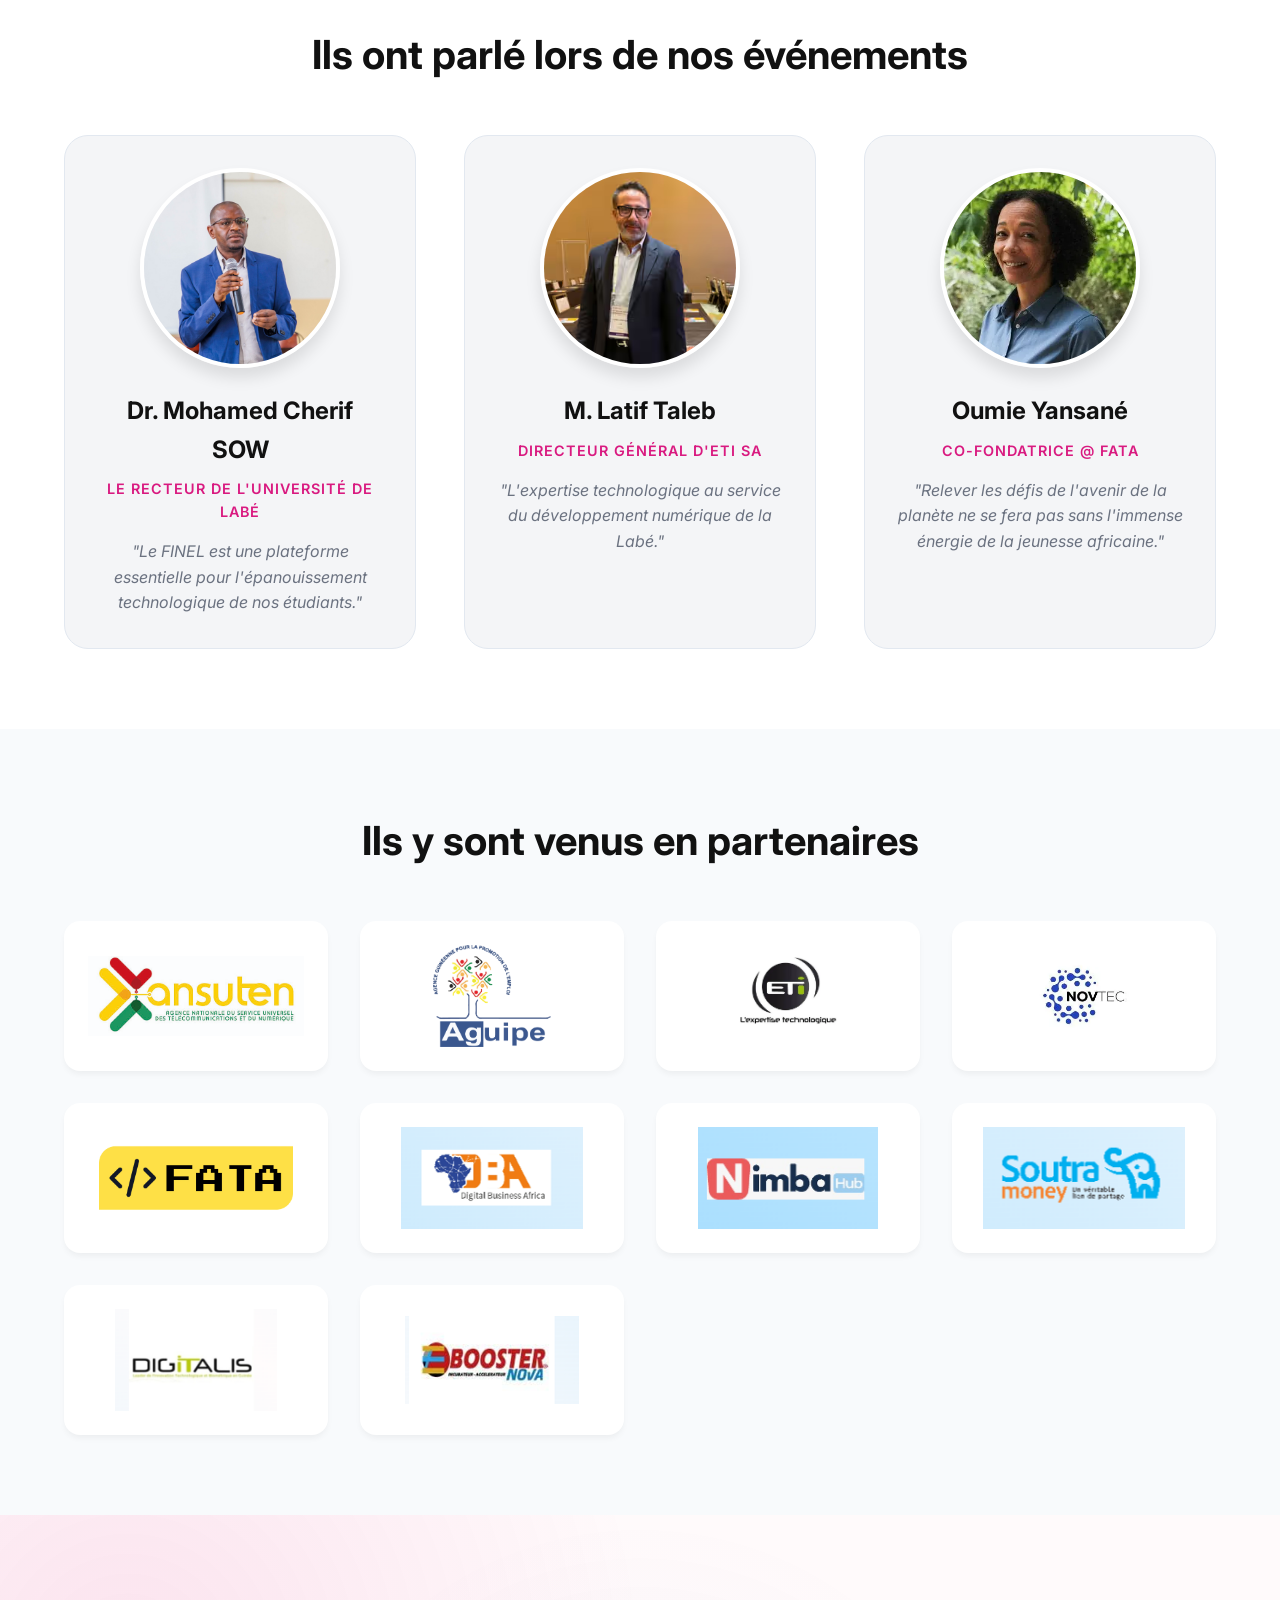
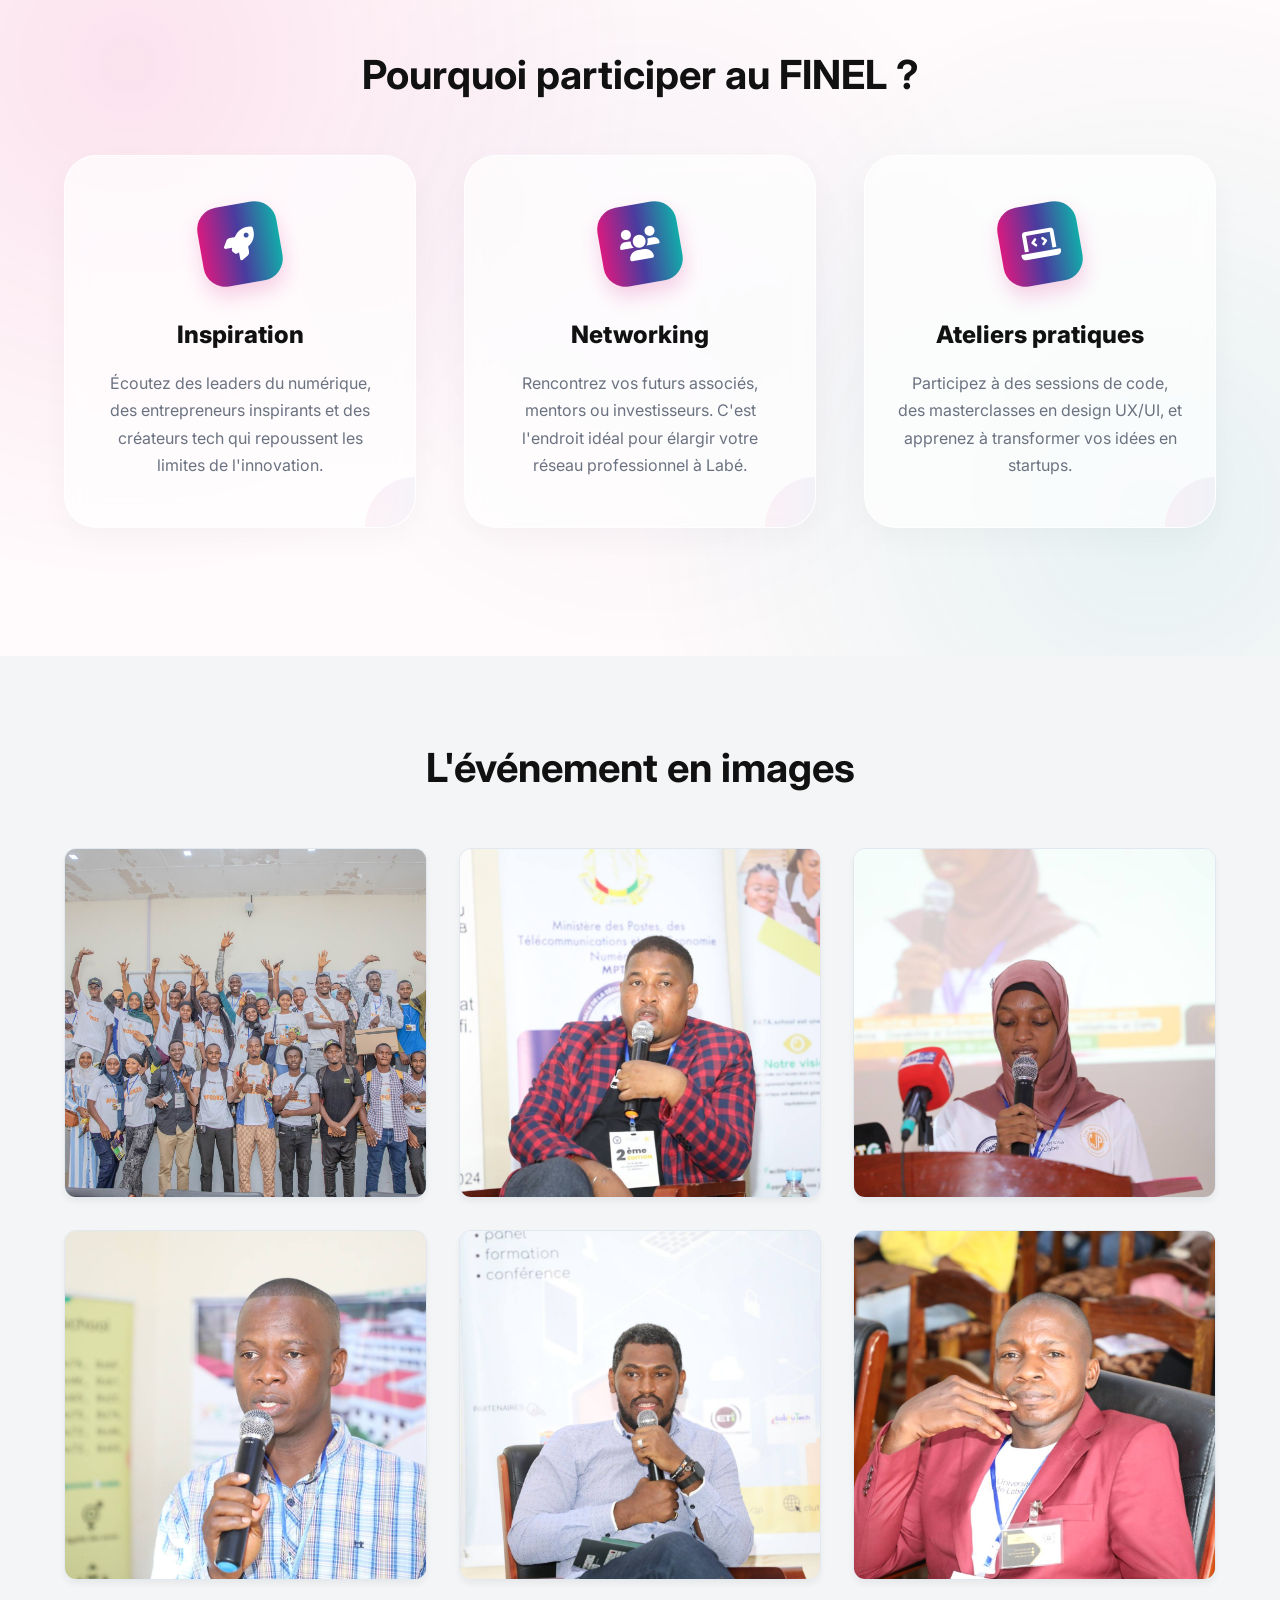
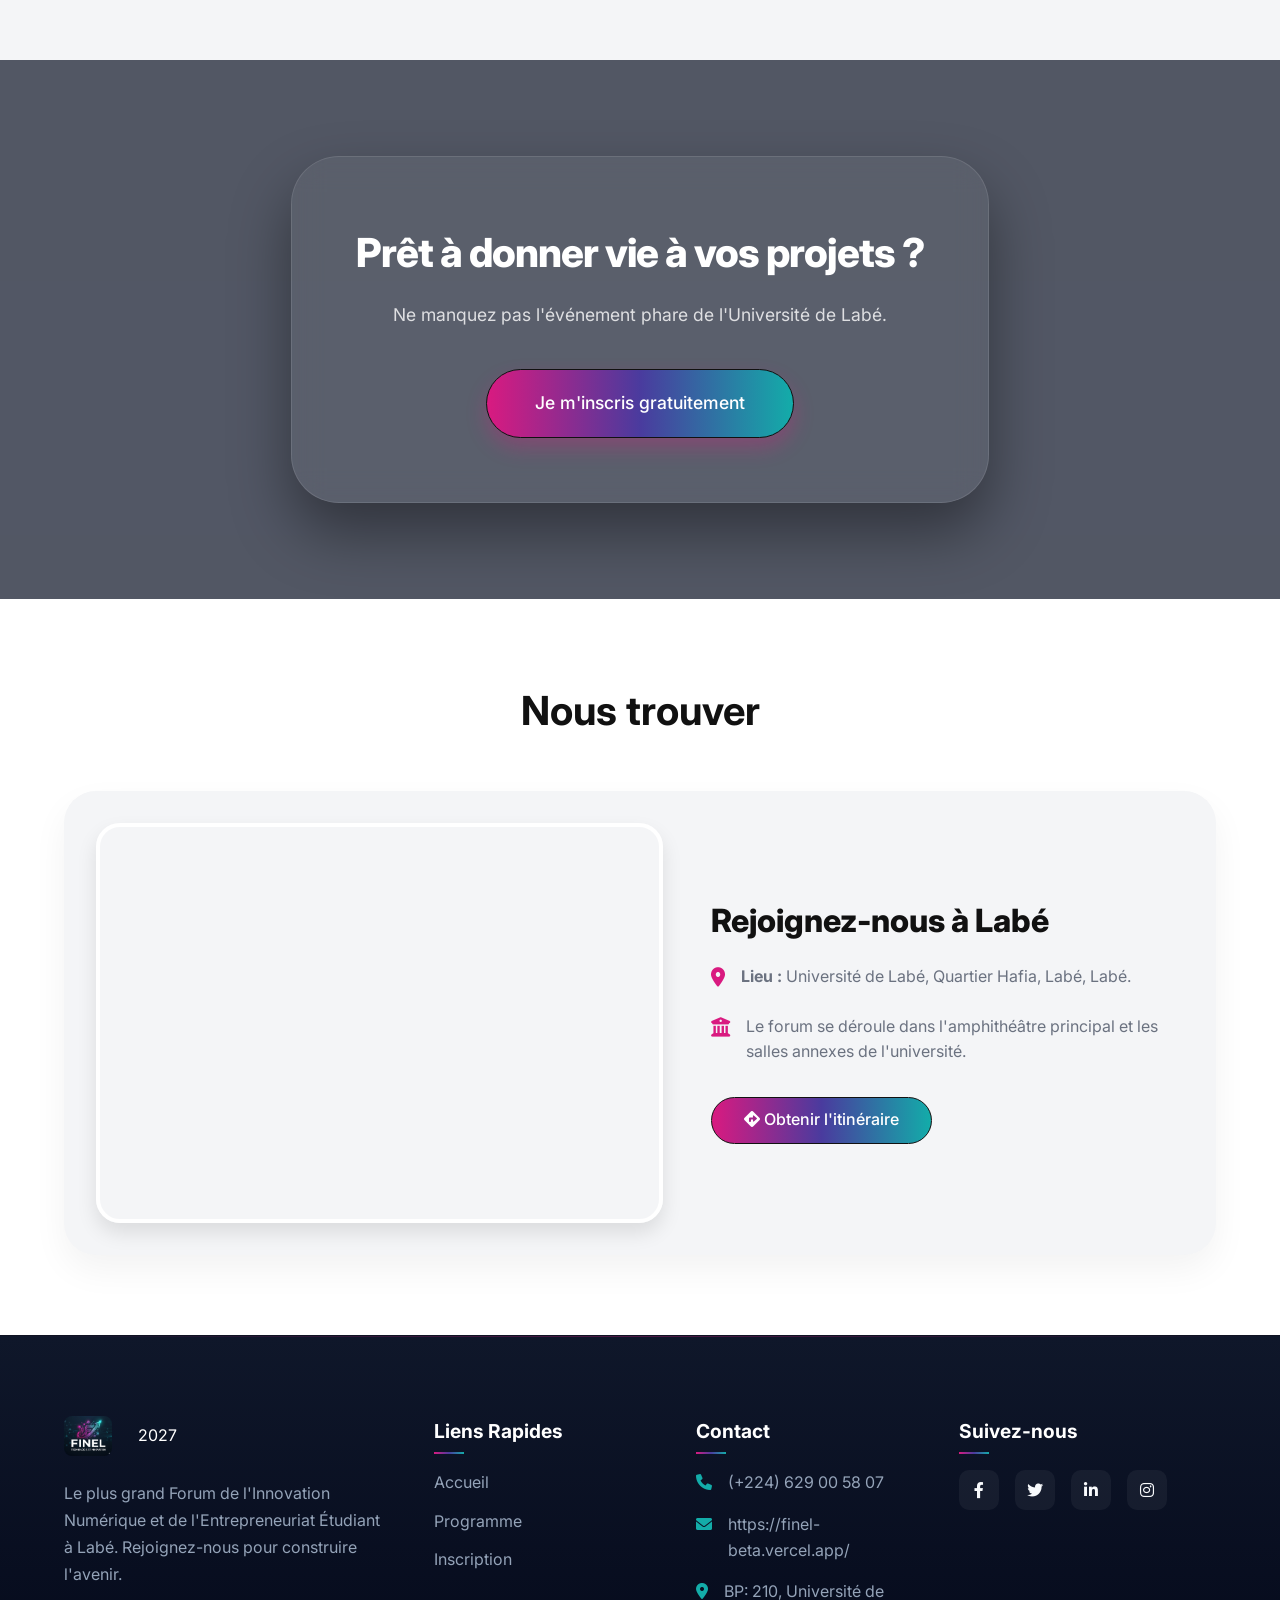
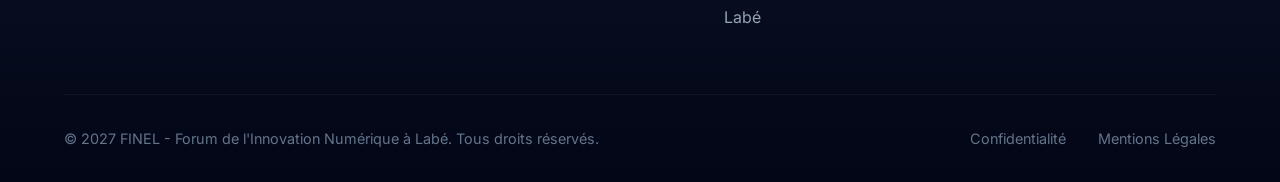
==== commit 94d15f9e: "Supprimer le dossier mes livrables" ====
--- a/index.html
+++ b/index.html
@@ -261,7 +261,7 @@
                         </div>
                         <div class="footer-contact-item">
                             <i class="fas fa-envelope"></i>
-                            <span><a href="https://finel-zeta.vercel.app/" target="_blank" style="color:inherit;">https://finel-zeta.vercel.app/</a></span>
+                            <span><a href="https://finel-beta.vercel.app/" target="_blank" style="color:inherit;">https://finel-beta.vercel.app/</a></span>
                         </div>
                         <div class="footer-contact-item">
                             <i class="fas fa-map-marker-alt"></i>
